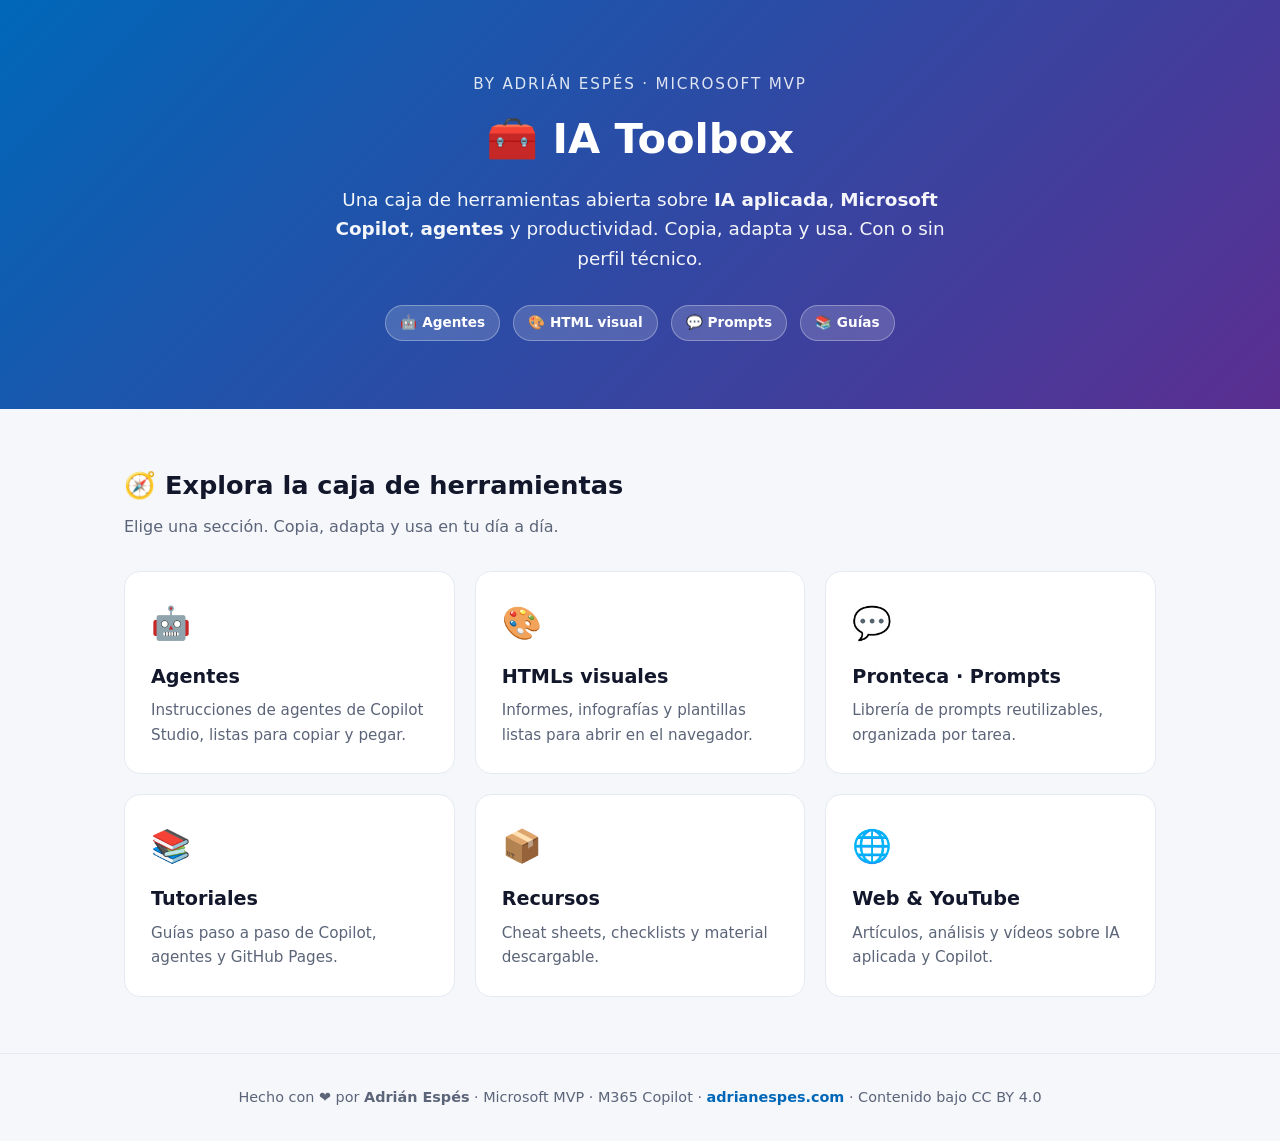
==== index.html @ 47f6bc7b "Estructura ia-toolboox" ====
<!DOCTYPE html>
<html lang="es">
<head>
  <meta charset="UTF-8">
  <meta name="viewport" content="width=device-width, initial-scale=1.0">
  <title>IA Toolbox · by Adrián Espés</title>
  <meta name="description" content="Caja de herramientas de IA: agentes, HTMLs visuales, prompts y guías reutilizables sobre Microsoft Copilot.">
  <style>
    :root{
      --azul:#0067b8; --violeta:#5b2e91; --tinta:#12172b;
      --gris:#5b6478; --fondo:#f5f7fb; --tarjeta:#ffffff; --borde:#e6e9f2;
    }
    @media (prefers-color-scheme: dark){
      :root{ --tinta:#eef1f8; --gris:#a9b2c7; --fondo:#0d1017; --tarjeta:#161b26; --borde:#252c3a; }
    }
    *{box-sizing:border-box;margin:0;padding:0}
    body{font-family:'Segoe UI',system-ui,-apple-system,sans-serif;background:var(--fondo);color:var(--tinta);line-height:1.6}
    .wrap{max-width:1080px;margin:0 auto;padding:0 24px}
    header.hero{background:linear-gradient(135deg,var(--azul),var(--violeta));color:#fff;padding:72px 0 64px;text-align:center}
    .hero .kicker{font-size:.95rem;letter-spacing:.12em;text-transform:uppercase;opacity:.85;margin-bottom:10px}
    .hero h1{font-size:2.6rem;font-weight:800;margin-bottom:12px}
    .hero p{font-size:1.15rem;opacity:.95;max-width:640px;margin:0 auto 28px}
    .tag{display:inline-block;background:rgba(255,255,255,.16);border:1px solid rgba(255,255,255,.3);
      color:#fff;padding:6px 14px;border-radius:999px;font-size:.85rem;margin:4px;font-weight:600}
    section{padding:56px 0}
    h2{font-size:1.6rem;margin-bottom:8px;font-weight:700}
    .sub{color:var(--gris);margin-bottom:32px}
    .grid{display:grid;grid-template-columns:repeat(auto-fit,minmax(260px,1fr));gap:20px}
    .card{background:var(--tarjeta);border:1px solid var(--borde);border-radius:16px;padding:26px;
      text-decoration:none;color:inherit;transition:.2s;display:block}
    .card:hover{transform:translateY(-4px);box-shadow:0 12px 30px rgba(0,0,0,.10);border-color:var(--azul)}
    .card .ico{font-size:2rem;margin-bottom:12px}
    .card h3{font-size:1.2rem;margin-bottom:6px}
    .card p{color:var(--gris);font-size:.95rem}
    footer{border-top:1px solid var(--borde);padding:32px 0;text-align:center;color:var(--gris);font-size:.9rem}
    footer a{color:var(--azul);text-decoration:none;font-weight:600}
  </style>
</head>
<body>
  <header class="hero">
    <div class="wrap">
      <div class="kicker">by Adrián Espés · Microsoft MVP</div>
      <h1>🧰 IA Toolbox</h1>
      <p>Una caja de herramientas abierta sobre <b>IA aplicada</b>, <b>Microsoft Copilot</b>, <b>agentes</b> y productividad. Copia, adapta y usa. Con o sin perfil técnico.</p>
      <span class="tag">🤖 Agentes</span>
      <span class="tag">🎨 HTML visual</span>
      <span class="tag">💬 Prompts</span>
      <span class="tag">📚 Guías</span>
    </div>
  </header>

  <section>
    <div class="wrap">
      <h2>🧭 Explora la caja de herramientas</h2>
      <p class="sub">Elige una sección. Copia, adapta y usa en tu día a día.</p>
      <div class="grid">
        <a class="card" href="agentes/">
          <div class="ico">🤖</div>
          <h3>Agentes</h3>
          <p>Instrucciones de agentes de Copilot Studio, listas para copiar y pegar.</p>
        </a>
        <a class="card" href="htmls/">
          <div class="ico">🎨</div>
          <h3>HTMLs visuales</h3>
          <p>Informes, infografías y plantillas listas para abrir en el navegador.</p>
        </a>
        <a class="card" href="prompts/">
          <div class="ico">💬</div>
          <h3>Pronteca · Prompts</h3>
          <p>Librería de prompts reutilizables, organizada por tarea.</p>
        </a>
        <a class="card" href="tutoriales/">
          <div class="ico">📚</div>
          <h3>Tutoriales</h3>
          <p>Guías paso a paso de Copilot, agentes y GitHub Pages.</p>
        </a>
        <a class="card" href="recursos/">
          <div class="ico">📦</div>
          <h3>Recursos</h3>
          <p>Cheat sheets, checklists y material descargable.</p>
        </a>
        <a class="card" href="https://adrianespes.com">
          <div class="ico">🌐</div>
          <h3>Web & YouTube</h3>
          <p>Artículos, análisis y vídeos sobre IA aplicada y Copilot.</p>
        </a>
      </div>
    </div>
  </section>

  <footer>
    <div class="wrap">
      Hecho con ❤️ por <b>Adrián Espés</b> · Microsoft MVP · M365 Copilot ·
      <a href="https://adrianespes.com">adrianespes.com</a> ·
      Contenido bajo CC BY 4.0
    </div>
  </footer>
</body>
</html>
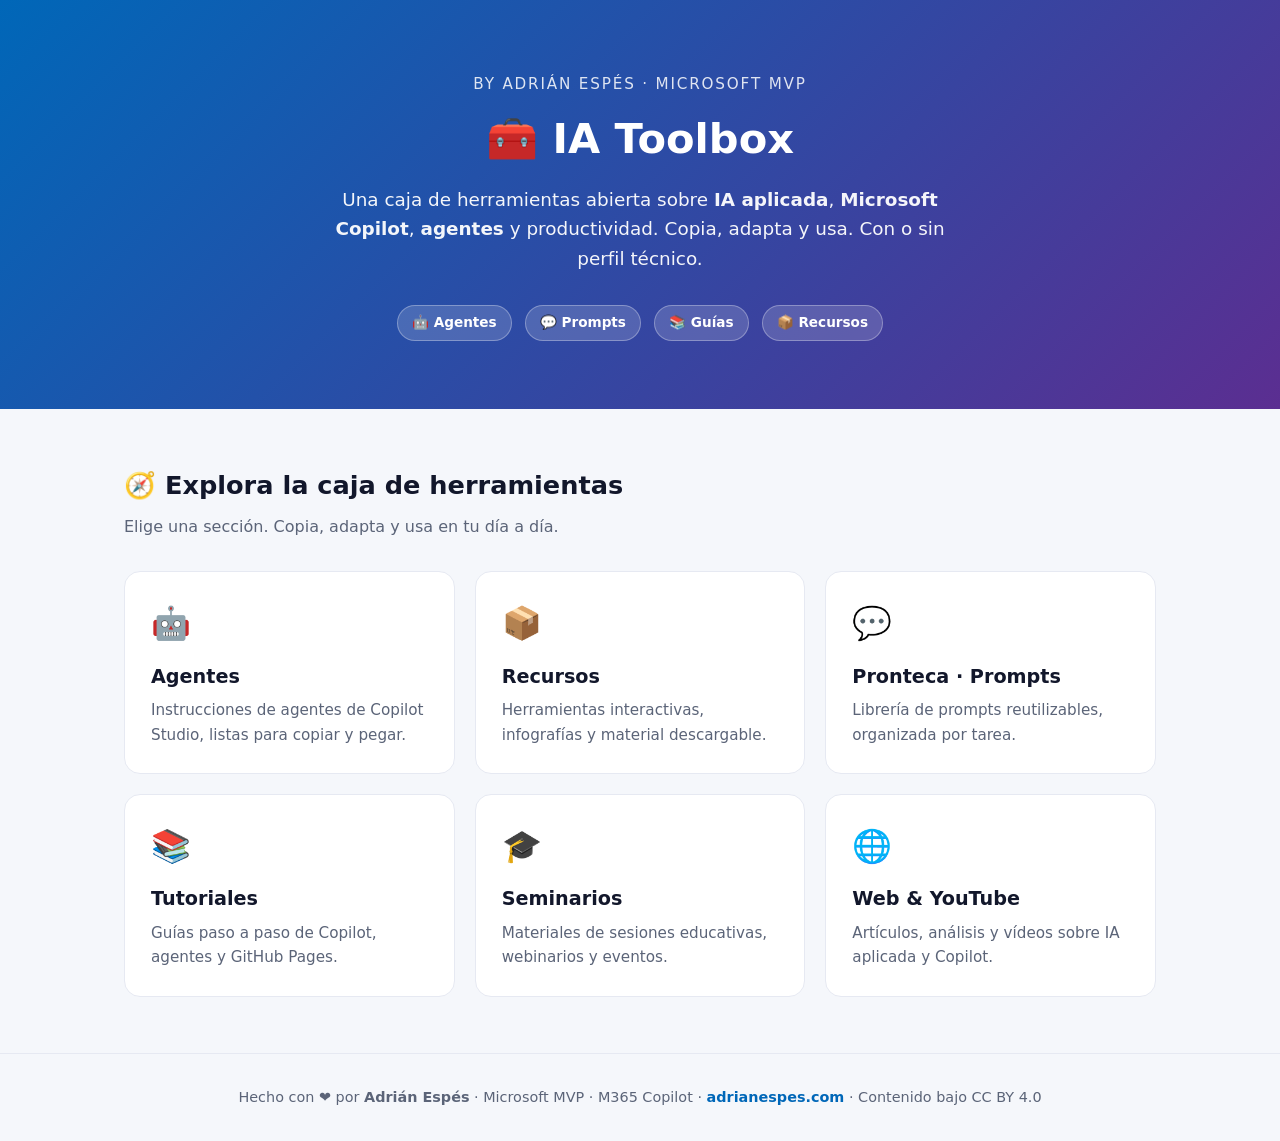
==== commit 85cc9b10: "Update index.html: replace htmls with recursos and add seminarios card" ====
--- a/index.html
+++ b/index.html
@@ -4,7 +4,7 @@
   <meta charset="UTF-8">
   <meta name="viewport" content="width=device-width, initial-scale=1.0">
   <title>IA Toolbox · by Adrián Espés</title>
-  <meta name="description" content="Caja de herramientas de IA: agentes, HTMLs visuales, prompts y guías reutilizables sobre Microsoft Copilot.">
+  <meta name="description" content="Caja de herramientas de IA: agentes, prompts, tutoriales y recursos reutilizables sobre Microsoft Copilot.">
   <style>
     :root{
       --azul:#0067b8; --violeta:#5b2e91; --tinta:#12172b;
@@ -43,9 +43,9 @@
       <h1>🧰 IA Toolbox</h1>
       <p>Una caja de herramientas abierta sobre <b>IA aplicada</b>, <b>Microsoft Copilot</b>, <b>agentes</b> y productividad. Copia, adapta y usa. Con o sin perfil técnico.</p>
       <span class="tag">🤖 Agentes</span>
-      <span class="tag">🎨 HTML visual</span>
       <span class="tag">💬 Prompts</span>
       <span class="tag">📚 Guías</span>
+      <span class="tag">📦 Recursos</span>
     </div>
   </header>
 
@@ -59,10 +59,10 @@
           <h3>Agentes</h3>
           <p>Instrucciones de agentes de Copilot Studio, listas para copiar y pegar.</p>
         </a>
-        <a class="card" href="htmls/">
-          <div class="ico">🎨</div>
-          <h3>HTMLs visuales</h3>
-          <p>Informes, infografías y plantillas listas para abrir en el navegador.</p>
+        <a class="card" href="recursos/">
+          <div class="ico">📦</div>
+          <h3>Recursos</h3>
+          <p>Herramientas interactivas, infografías y material descargable.</p>
         </a>
         <a class="card" href="prompts/">
           <div class="ico">💬</div>
@@ -74,10 +74,10 @@
           <h3>Tutoriales</h3>
           <p>Guías paso a paso de Copilot, agentes y GitHub Pages.</p>
         </a>
-        <a class="card" href="recursos/">
-          <div class="ico">📦</div>
-          <h3>Recursos</h3>
-          <p>Cheat sheets, checklists y material descargable.</p>
+        <a class="card" href="sessions/">
+          <div class="ico">🎓</div>
+          <h3>Seminarios</h3>
+          <p>Materiales de sesiones educativas, webinarios y eventos.</p>
         </a>
         <a class="card" href="https://adrianespes.com">
           <div class="ico">🌐</div>
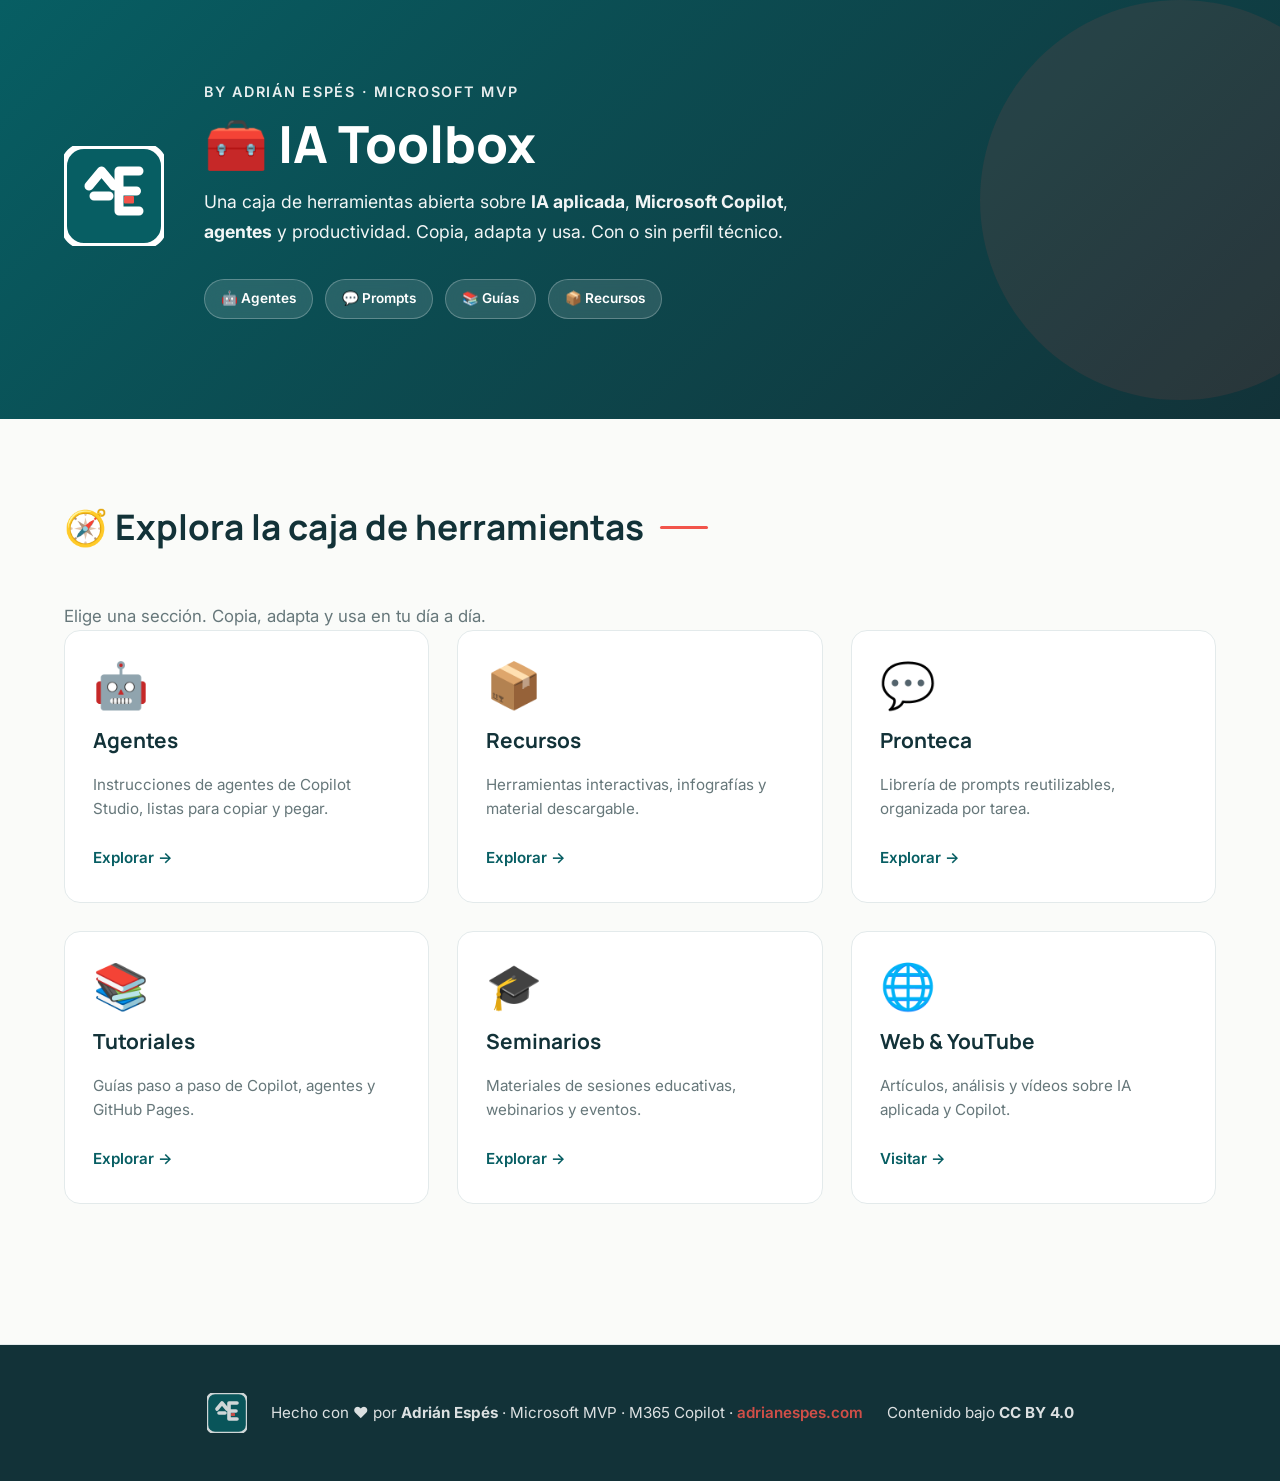
==== commit 04a46951: "Redesign index.html with Adrián Espés brand identity (AE colors, typography, logo)" ====
--- a/index.html
+++ b/index.html
@@ -5,95 +5,520 @@
   <meta name="viewport" content="width=device-width, initial-scale=1.0">
   <title>IA Toolbox · by Adrián Espés</title>
   <meta name="description" content="Caja de herramientas de IA: agentes, prompts, tutoriales y recursos reutilizables sobre Microsoft Copilot.">
+  <link href="https://fonts.googleapis.com/css2?family=Manrope:wght@600;700;800&family=Inter:wght@400;500;600&display=swap" rel="stylesheet">
   <style>
-    :root{
-      --azul:#0067b8; --violeta:#5b2e91; --tinta:#12172b;
-      --gris:#5b6478; --fondo:#f5f7fb; --tarjeta:#ffffff; --borde:#e6e9f2;
-    }
-    @media (prefers-color-scheme: dark){
-      :root{ --tinta:#eef1f8; --gris:#a9b2c7; --fondo:#0d1017; --tarjeta:#161b26; --borde:#252c3a; }
-    }
-    *{box-sizing:border-box;margin:0;padding:0}
-    body{font-family:'Segoe UI',system-ui,-apple-system,sans-serif;background:var(--fondo);color:var(--tinta);line-height:1.6}
-    .wrap{max-width:1080px;margin:0 auto;padding:0 24px}
-    header.hero{background:linear-gradient(135deg,var(--azul),var(--violeta));color:#fff;padding:72px 0 64px;text-align:center}
-    .hero .kicker{font-size:.95rem;letter-spacing:.12em;text-transform:uppercase;opacity:.85;margin-bottom:10px}
-    .hero h1{font-size:2.6rem;font-weight:800;margin-bottom:12px}
-    .hero p{font-size:1.15rem;opacity:.95;max-width:640px;margin:0 auto 28px}
-    .tag{display:inline-block;background:rgba(255,255,255,.16);border:1px solid rgba(255,255,255,.3);
-      color:#fff;padding:6px 14px;border-radius:999px;font-size:.85rem;margin:4px;font-weight:600}
-    section{padding:56px 0}
-    h2{font-size:1.6rem;margin-bottom:8px;font-weight:700}
-    .sub{color:var(--gris);margin-bottom:32px}
-    .grid{display:grid;grid-template-columns:repeat(auto-fit,minmax(260px,1fr));gap:20px}
-    .card{background:var(--tarjeta);border:1px solid var(--borde);border-radius:16px;padding:26px;
-      text-decoration:none;color:inherit;transition:.2s;display:block}
-    .card:hover{transform:translateY(-4px);box-shadow:0 12px 30px rgba(0,0,0,.10);border-color:var(--azul)}
-    .card .ico{font-size:2rem;margin-bottom:12px}
-    .card h3{font-size:1.2rem;margin-bottom:6px}
-    .card p{color:var(--gris);font-size:.95rem}
-    footer{border-top:1px solid var(--borde);padding:32px 0;text-align:center;color:var(--gris);font-size:.9rem}
-    footer a{color:var(--azul);text-decoration:none;font-weight:600}
+    /* 🎨 TOKENS DE MARCA ADRIÁN ESPÉS */
+    :root {
+      --ae-primary: #075E63;
+      --ae-accent: #F2544B;
+      --ae-dark: #123238;
+      --ae-text: #263238;
+      --ae-muted: #66777A;
+      --ae-border: #E3EAEB;
+      --ae-bg: #FAFBF9;
+      --ae-surface: #FFFFFF;
+      --ae-radius-s: 6px;
+      --ae-radius-m: 12px;
+      --ae-radius-l: 16px;
+      --ae-shadow-soft: 0 8px 24px rgba(18, 50, 56, 0.08);
+      --ae-shadow-hover: 0 12px 32px rgba(18, 50, 56, 0.12);
+      --ae-font-title: 'Manrope', system-ui, -apple-system, sans-serif;
+      --ae-font-body: 'Inter', system-ui, -apple-system, sans-serif;
+    }
+
+    @media (prefers-color-scheme: dark) {
+      :root {
+        --ae-text: #EEF1F8;
+        --ae-muted: #A9B2C7;
+        --ae-bg: #0D1017;
+        --ae-surface: #161B26;
+        --ae-border: #252C3A;
+      }
+    }
+
+    /* RESET Y BASE */
+    * {
+      box-sizing: border-box;
+      margin: 0;
+      padding: 0;
+    }
+
+    body {
+      font-family: var(--ae-font-body);
+      background: var(--ae-bg);
+      color: var(--ae-text);
+      line-height: 1.6;
+      font-size: 16px;
+    }
+
+    html {
+      scroll-behavior: smooth;
+    }
+
+    a {
+      color: var(--ae-primary);
+      text-decoration: none;
+      transition: color 0.2s ease;
+    }
+
+    a:hover {
+      color: var(--ae-accent);
+    }
+
+    /* CONTENEDOR */
+    .wrap {
+      max-width: 1200px;
+      margin: 0 auto;
+      padding: 0 24px;
+    }
+
+    /* ═══════════════════════════════════════════════════════════ */
+    /* HEADER / HERO */
+    /* ═══════════════════════════════════════════════════════════ */
+
+    header.hero {
+      background: linear-gradient(135deg, var(--ae-primary) 0%, var(--ae-dark) 100%);
+      color: var(--ae-surface);
+      padding: 80px 0 100px;
+      position: relative;
+      overflow: hidden;
+    }
+
+    header.hero::before {
+      content: '';
+      position: absolute;
+      top: 0;
+      right: -100px;
+      width: 400px;
+      height: 400px;
+      background: rgba(242, 84, 75, 0.1);
+      border-radius: 50%;
+      pointer-events: none;
+    }
+
+    .hero-content {
+      position: relative;
+      z-index: 1;
+      display: flex;
+      align-items: center;
+      gap: 40px;
+      flex-wrap: wrap;
+    }
+
+    .hero-logo {
+      flex: 0 0 auto;
+    }
+
+    .hero-logo img {
+      width: 100px;
+      height: auto;
+      filter: drop-shadow(0 4px 12px rgba(0, 0, 0, 0.2));
+    }
+
+    .hero-text {
+      flex: 1;
+      min-width: 300px;
+    }
+
+    .hero .kicker {
+      font-size: 0.9rem;
+      letter-spacing: 0.12em;
+      text-transform: uppercase;
+      opacity: 0.9;
+      margin-bottom: 12px;
+      font-weight: 600;
+      font-family: var(--ae-font-body);
+    }
+
+    .hero h1 {
+      font-size: clamp(2.2rem, 5vw, 3.2rem);
+      font-weight: 800;
+      font-family: var(--ae-font-title);
+      margin-bottom: 16px;
+      line-height: 1.1;
+    }
+
+    .hero p {
+      font-size: 1.1rem;
+      opacity: 0.95;
+      margin-bottom: 32px;
+      max-width: 600px;
+      line-height: 1.7;
+    }
+
+    .hero-tags {
+      display: flex;
+      flex-wrap: wrap;
+      gap: 12px;
+    }
+
+    .tag {
+      display: inline-block;
+      background: rgba(255, 255, 255, 0.12);
+      border: 1px solid rgba(255, 255, 255, 0.25);
+      color: var(--ae-surface);
+      padding: 8px 16px;
+      border-radius: 999px;
+      font-size: 0.85rem;
+      font-weight: 600;
+      font-family: var(--ae-font-body);
+      backdrop-filter: blur(10px);
+      transition: all 0.2s ease;
+    }
+
+    .tag:hover {
+      background: rgba(255, 255, 255, 0.18);
+      border-color: rgba(255, 255, 255, 0.35);
+      transform: translateY(-2px);
+    }
+
+    /* ═══════════════════════════════════════════════════════════ */
+    /* SECCIONES */
+    /* ═══════════════════════════════════════════════════════════ */
+
+    section {
+      padding: 80px 0;
+    }
+
+    section h2 {
+      font-size: clamp(1.8rem, 3vw, 2.2rem);
+      font-weight: 700;
+      font-family: var(--ae-font-title);
+      margin-bottom: 12px;
+      color: var(--ae-dark);
+    }
+
+    .section-intro {
+      display: flex;
+      align-items: baseline;
+      gap: 16px;
+      margin-bottom: 48px;
+    }
+
+    .section-intro h2 {
+      margin-bottom: 0;
+    }
+
+    .section-divider {
+      width: 48px;
+      height: 3px;
+      background: var(--ae-accent);
+      border-radius: 999px;
+      flex-shrink: 0;
+      align-self: center;
+    }
+
+    .section-sub {
+      color: var(--ae-muted);
+      font-size: 1.05rem;
+      margin-bottom: 0;
+    }
+
+    /* ═══════════════════════════════════════════════════════════ */
+    /* GRID DE CARDS */
+    /* ═══════════════════════════════════════════════════════════ */
+
+    .grid {
+      display: grid;
+      grid-template-columns: repeat(auto-fit, minmax(320px, 1fr));
+      gap: 28px;
+      margin-top: 0;
+    }
+
+    .card {
+      background: var(--ae-surface);
+      border: 1px solid var(--ae-border);
+      border-radius: var(--ae-radius-l);
+      padding: 32px 28px;
+      text-decoration: none;
+      color: inherit;
+      transition: all 0.3s cubic-bezier(0.4, 0, 0.2, 1);
+      display: flex;
+      flex-direction: column;
+      gap: 16px;
+      position: relative;
+      overflow: hidden;
+    }
+
+    .card::before {
+      content: '';
+      position: absolute;
+      top: 0;
+      left: 0;
+      right: 0;
+      height: 3px;
+      background: var(--ae-primary);
+      transform: translateX(-100%);
+      transition: transform 0.3s ease;
+    }
+
+    .card:hover {
+      transform: translateY(-6px);
+      box-shadow: var(--ae-shadow-hover);
+      border-color: var(--ae-primary);
+    }
+
+    .card:hover::before {
+      transform: translateX(0);
+    }
+
+    .card .icon {
+      font-size: 2.8rem;
+      line-height: 1;
+    }
+
+    .card h3 {
+      font-size: 1.3rem;
+      font-weight: 700;
+      font-family: var(--ae-font-title);
+      color: var(--ae-dark);
+      margin: 0;
+    }
+
+    .card p {
+      color: var(--ae-muted);
+      font-size: 0.95rem;
+      line-height: 1.6;
+      margin: 0;
+      flex-grow: 1;
+    }
+
+    .card-cta {
+      display: inline-flex;
+      align-items: center;
+      gap: 8px;
+      color: var(--ae-primary);
+      font-weight: 600;
+      font-size: 0.95rem;
+      margin-top: 8px;
+      transition: gap 0.2s ease;
+    }
+
+    .card:hover .card-cta {
+      gap: 12px;
+    }
+
+    /* ═══════════════════════════════════════════════════════════ */
+    /* FOOTER */
+    /* ═══════════════════════════════════════════════════════════ */
+
+    footer {
+      background: var(--ae-dark);
+      color: var(--ae-surface);
+      padding: 48px 0;
+      margin-top: 60px;
+      border-top: 1px solid var(--ae-border);
+      text-align: center;
+    }
+
+    footer .wrap {
+      display: flex;
+      align-items: center;
+      justify-content: center;
+      gap: 24px;
+      flex-wrap: wrap;
+    }
+
+    .footer-logo {
+      width: 40px;
+      height: auto;
+      opacity: 0.8;
+      transition: opacity 0.2s ease;
+    }
+
+    footer a {
+      color: var(--ae-accent);
+      font-weight: 600;
+    }
+
+    footer a:hover {
+      text-decoration: underline;
+    }
+
+    .footer-text {
+      font-size: 0.95rem;
+      opacity: 0.85;
+    }
+
+    /* ═══════════════════════════════════════════════════════════ */
+    /* RESPONSIVE */
+    /* ═══════════════════════════════════════════════════════════ */
+
+    @media (max-width: 768px) {
+      header.hero {
+        padding: 60px 0 80px;
+      }
+
+      .hero-content {
+        flex-direction: column;
+        text-align: center;
+      }
+
+      .hero-logo {
+        width: 100%;
+        display: flex;
+        justify-content: center;
+      }
+
+      .hero-logo img {
+        width: 80px;
+      }
+
+      .hero-tags {
+        justify-content: center;
+      }
+
+      section {
+        padding: 60px 0;
+      }
+
+      .grid {
+        grid-template-columns: 1fr;
+        gap: 20px;
+      }
+
+      .card {
+        padding: 24px 20px;
+      }
+
+      footer .wrap {
+        flex-direction: column;
+        gap: 16px;
+      }
+    }
+
+    /* MODO OSCURO - AJUSTES */
+    @media (prefers-color-scheme: dark) {
+      section h2 {
+        color: var(--ae-surface);
+      }
+
+      .card h3 {
+        color: var(--ae-surface);
+      }
+    }
   </style>
 </head>
 <body>
+
+  <!-- ═══════════════════════════════════════════════════════════ -->
+  <!-- HEADER / HERO -->
+  <!-- ═══════════════════════════════════════════════════════════ -->
+
   <header class="hero">
     <div class="wrap">
-      <div class="kicker">by Adrián Espés · Microsoft MVP</div>
-      <h1>🧰 IA Toolbox</h1>
-      <p>Una caja de herramientas abierta sobre <b>IA aplicada</b>, <b>Microsoft Copilot</b>, <b>agentes</b> y productividad. Copia, adapta y usa. Con o sin perfil técnico.</p>
-      <span class="tag">🤖 Agentes</span>
-      <span class="tag">💬 Prompts</span>
-      <span class="tag">📚 Guías</span>
-      <span class="tag">📦 Recursos</span>
+      <div class="hero-content">
+        <div class="hero-logo">
+          <svg viewBox="0 0 200 200" width="100" xmlns="http://www.w3.org/2000/svg">
+            <rect width="200" height="200" rx="40" fill="#075E63"/>
+            <rect width="200" height="200" rx="40" fill="none" stroke="#FFFFFF" stroke-width="12"/>
+            <!-- Letra A -->
+            <path d="M 50 80 L 75 50 L 100 80 M 60 100 L 90 100" stroke="#FFFFFF" stroke-width="18" fill="none" stroke-linecap="round" stroke-linejoin="round"/>
+            <!-- Letra E -->
+            <path d="M 110 50 L 110 130 M 110 50 L 150 50 M 110 90 L 145 90 M 110 130 L 150 130" stroke="#FFFFFF" stroke-width="18" fill="none" stroke-linecap="round" stroke-linejoin="round"/>
+            <!-- Acento coral -->
+            <rect x="120" y="100" width="20" height="15" fill="#F2544B" rx="2"/>
+          </svg>
+        </div>
+        <div class="hero-text">
+          <div class="kicker">by Adrián Espés · Microsoft MVP</div>
+          <h1>🧰 IA Toolbox</h1>
+          <p>Una caja de herramientas abierta sobre <strong>IA aplicada</strong>, <strong>Microsoft Copilot</strong>, <strong>agentes</strong> y productividad. Copia, adapta y usa. Con o sin perfil técnico.</p>
+          <div class="hero-tags">
+            <span class="tag">🤖 Agentes</span>
+            <span class="tag">💬 Prompts</span>
+            <span class="tag">📚 Guías</span>
+            <span class="tag">📦 Recursos</span>
+          </div>
+        </div>
+      </div>
     </div>
   </header>
 
+  <!-- ═══════════════════════════════════════════════════════════ -->
+  <!-- SECCIÓN PRINCIPAL -->
+  <!-- ═══════════════════════════════════════════════════════════ -->
+
   <section>
     <div class="wrap">
-      <h2>🧭 Explora la caja de herramientas</h2>
-      <p class="sub">Elige una sección. Copia, adapta y usa en tu día a día.</p>
+      <div class="section-intro">
+        <h2>🧭 Explora la caja de herramientas</h2>
+        <div class="section-divider"></div>
+      </div>
+      <p class="section-sub">Elige una sección. Copia, adapta y usa en tu día a día.</p>
+
       <div class="grid">
-        <a class="card" href="agentes/">
-          <div class="ico">🤖</div>
+        <!-- AGENTES -->
+        <a href="agentes/" class="card">
+          <div class="icon">🤖</div>
           <h3>Agentes</h3>
           <p>Instrucciones de agentes de Copilot Studio, listas para copiar y pegar.</p>
+          <span class="card-cta">Explorar →</span>
         </a>
-        <a class="card" href="recursos/">
-          <div class="ico">📦</div>
+
+        <!-- RECURSOS -->
+        <a href="recursos/" class="card">
+          <div class="icon">📦</div>
           <h3>Recursos</h3>
           <p>Herramientas interactivas, infografías y material descargable.</p>
+          <span class="card-cta">Explorar →</span>
         </a>
-        <a class="card" href="prompts/">
-          <div class="ico">💬</div>
-          <h3>Pronteca · Prompts</h3>
+
+        <!-- PROMPTS -->
+        <a href="prompts/" class="card">
+          <div class="icon">💬</div>
+          <h3>Pronteca</h3>
           <p>Librería de prompts reutilizables, organizada por tarea.</p>
+          <span class="card-cta">Explorar →</span>
         </a>
-        <a class="card" href="tutoriales/">
-          <div class="ico">📚</div>
+
+        <!-- TUTORIALES -->
+        <a href="tutoriales/" class="card">
+          <div class="icon">📚</div>
           <h3>Tutoriales</h3>
           <p>Guías paso a paso de Copilot, agentes y GitHub Pages.</p>
+          <span class="card-cta">Explorar →</span>
         </a>
-        <a class="card" href="sessions/">
-          <div class="ico">🎓</div>
+
+        <!-- SEMINARIOS -->
+        <a href="sessions/" class="card">
+          <div class="icon">🎓</div>
           <h3>Seminarios</h3>
           <p>Materiales de sesiones educativas, webinarios y eventos.</p>
+          <span class="card-cta">Explorar →</span>
         </a>
-        <a class="card" href="https://adrianespes.com">
-          <div class="ico">🌐</div>
+
+        <!-- WEB & YOUTUBE -->
+        <a href="https://adrianespes.com" class="card">
+          <div class="icon">🌐</div>
           <h3>Web & YouTube</h3>
           <p>Artículos, análisis y vídeos sobre IA aplicada y Copilot.</p>
+          <span class="card-cta">Visitar →</span>
         </a>
       </div>
     </div>
   </section>
 
+  <!-- ═══════════════════════════════════════════════════════════ -->
+  <!-- FOOTER -->
+  <!-- ═══════════════════════════════════════════════════════════ -->
+
   <footer>
     <div class="wrap">
-      Hecho con ❤️ por <b>Adrián Espés</b> · Microsoft MVP · M365 Copilot ·
-      <a href="https://adrianespes.com">adrianespes.com</a> ·
-      Contenido bajo CC BY 4.0
+      <svg class="footer-logo" viewBox="0 0 200 200" xmlns="http://www.w3.org/2000/svg">
+        <rect width="200" height="200" rx="40" fill="#075E63"/>
+        <rect width="200" height="200" rx="40" fill="none" stroke="#FFFFFF" stroke-width="12"/>
+        <path d="M 50 80 L 75 50 L 100 80 M 60 100 L 90 100" stroke="#FFFFFF" stroke-width="18" fill="none" stroke-linecap="round" stroke-linejoin="round"/>
+        <path d="M 110 50 L 110 130 M 110 50 L 150 50 M 110 90 L 145 90 M 110 130 L 150 130" stroke="#FFFFFF" stroke-width="18" fill="none" stroke-linecap="round" stroke-linejoin="round"/>
+        <rect x="120" y="100" width="20" height="15" fill="#F2544B" rx="2"/>
+      </svg>
+      <div class="footer-text">
+        Hecho con ❤️ por <strong>Adrián Espés</strong> · Microsoft MVP · M365 Copilot ·
+        <a href="https://adrianespes.com">adrianespes.com</a>
+      </div>
+      <div class="footer-text">Contenido bajo <strong>CC BY 4.0</strong></div>
     </div>
   </footer>
+
 </body>
 </html>
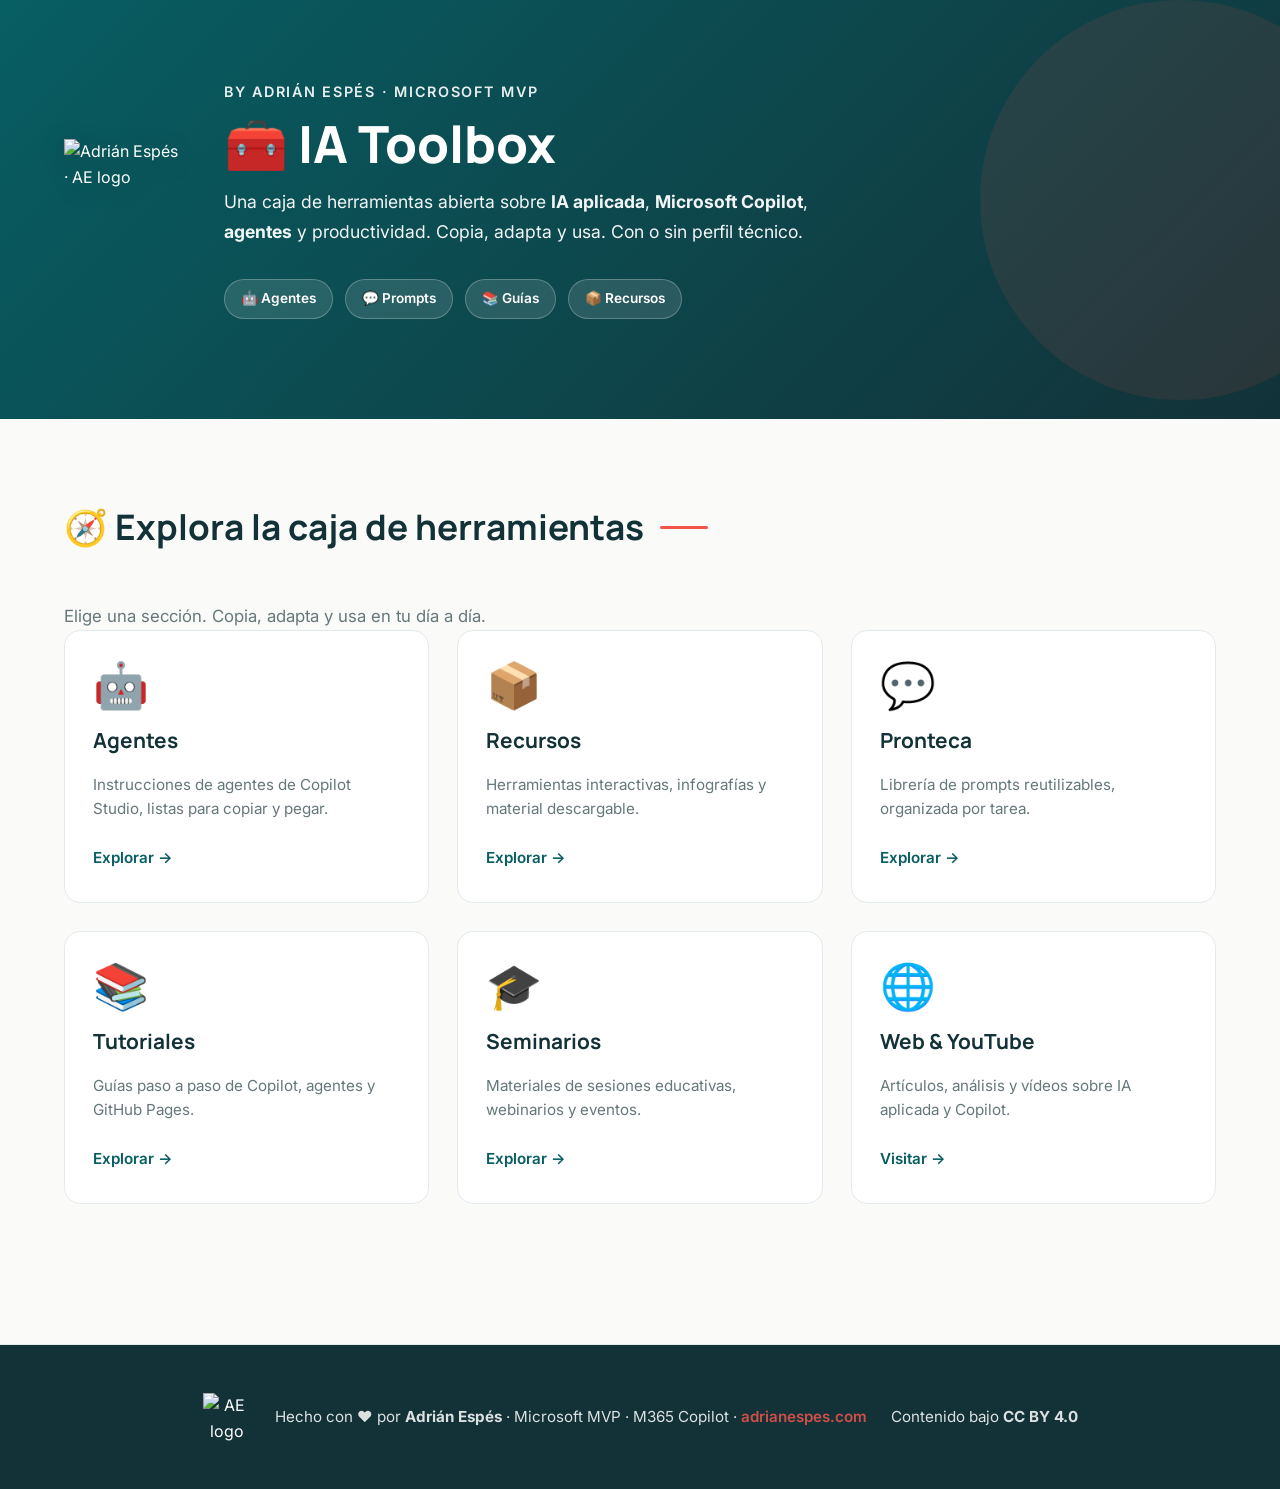
==== commit d5939aaf: "Update index.html with proper AE logo image and improved responsive sizing" ====
--- a/index.html
+++ b/index.html
@@ -107,12 +107,16 @@
 
     .hero-logo {
       flex: 0 0 auto;
+      display: flex;
+      align-items: center;
+      justify-content: center;
     }
 
     .hero-logo img {
-      width: 100px;
+      width: clamp(80px, 12vw, 120px);
       height: auto;
       filter: drop-shadow(0 4px 12px rgba(0, 0, 0, 0.2));
+      object-fit: contain;
     }
 
     .hero-text {
@@ -193,6 +197,7 @@
       align-items: baseline;
       gap: 16px;
       margin-bottom: 48px;
+      flex-wrap: wrap;
     }
 
     .section-intro h2 {
@@ -320,10 +325,14 @@
     }
 
     .footer-logo {
-      width: 40px;
+      width: clamp(32px, 6vw, 48px);
       height: auto;
-      opacity: 0.8;
-      transition: opacity 0.2s ease;
+      transition: transform 0.2s ease;
+      object-fit: contain;
+    }
+
+    footer:hover .footer-logo {
+      transform: scale(1.05);
     }
 
     footer a {
@@ -356,12 +365,6 @@
 
       .hero-logo {
         width: 100%;
-        display: flex;
-        justify-content: center;
-      }
-
-      .hero-logo img {
-        width: 80px;
       }
 
       .hero-tags {
@@ -370,6 +373,10 @@
 
       section {
         padding: 60px 0;
+      }
+
+      .section-intro {
+        justify-content: center;
       }
 
       .grid {
@@ -409,16 +416,7 @@
     <div class="wrap">
       <div class="hero-content">
         <div class="hero-logo">
-          <svg viewBox="0 0 200 200" width="100" xmlns="http://www.w3.org/2000/svg">
-            <rect width="200" height="200" rx="40" fill="#075E63"/>
-            <rect width="200" height="200" rx="40" fill="none" stroke="#FFFFFF" stroke-width="12"/>
-            <!-- Letra A -->
-            <path d="M 50 80 L 75 50 L 100 80 M 60 100 L 90 100" stroke="#FFFFFF" stroke-width="18" fill="none" stroke-linecap="round" stroke-linejoin="round"/>
-            <!-- Letra E -->
-            <path d="M 110 50 L 110 130 M 110 50 L 150 50 M 110 90 L 145 90 M 110 130 L 150 130" stroke="#FFFFFF" stroke-width="18" fill="none" stroke-linecap="round" stroke-linejoin="round"/>
-            <!-- Acento coral -->
-            <rect x="120" y="100" width="20" height="15" fill="#F2544B" rx="2"/>
-          </svg>
+          <img src="assets/img/logo-ae-isotipo.png" alt="Adrián Espés · AE logo" width="120" height="120">
         </div>
         <div class="hero-text">
           <div class="kicker">by Adrián Espés · Microsoft MVP</div>
@@ -505,13 +503,7 @@
 
   <footer>
     <div class="wrap">
-      <svg class="footer-logo" viewBox="0 0 200 200" xmlns="http://www.w3.org/2000/svg">
-        <rect width="200" height="200" rx="40" fill="#075E63"/>
-        <rect width="200" height="200" rx="40" fill="none" stroke="#FFFFFF" stroke-width="12"/>
-        <path d="M 50 80 L 75 50 L 100 80 M 60 100 L 90 100" stroke="#FFFFFF" stroke-width="18" fill="none" stroke-linecap="round" stroke-linejoin="round"/>
-        <path d="M 110 50 L 110 130 M 110 50 L 150 50 M 110 90 L 145 90 M 110 130 L 150 130" stroke="#FFFFFF" stroke-width="18" fill="none" stroke-linecap="round" stroke-linejoin="round"/>
-        <rect x="120" y="100" width="20" height="15" fill="#F2544B" rx="2"/>
-      </svg>
+      <img src="assets/img/logo-ae-isotipo.png" alt="AE logo" class="footer-logo" width="48" height="48">
       <div class="footer-text">
         Hecho con ❤️ por <strong>Adrián Espés</strong> · Microsoft MVP · M365 Copilot ·
         <a href="https://adrianespes.com">adrianespes.com</a>
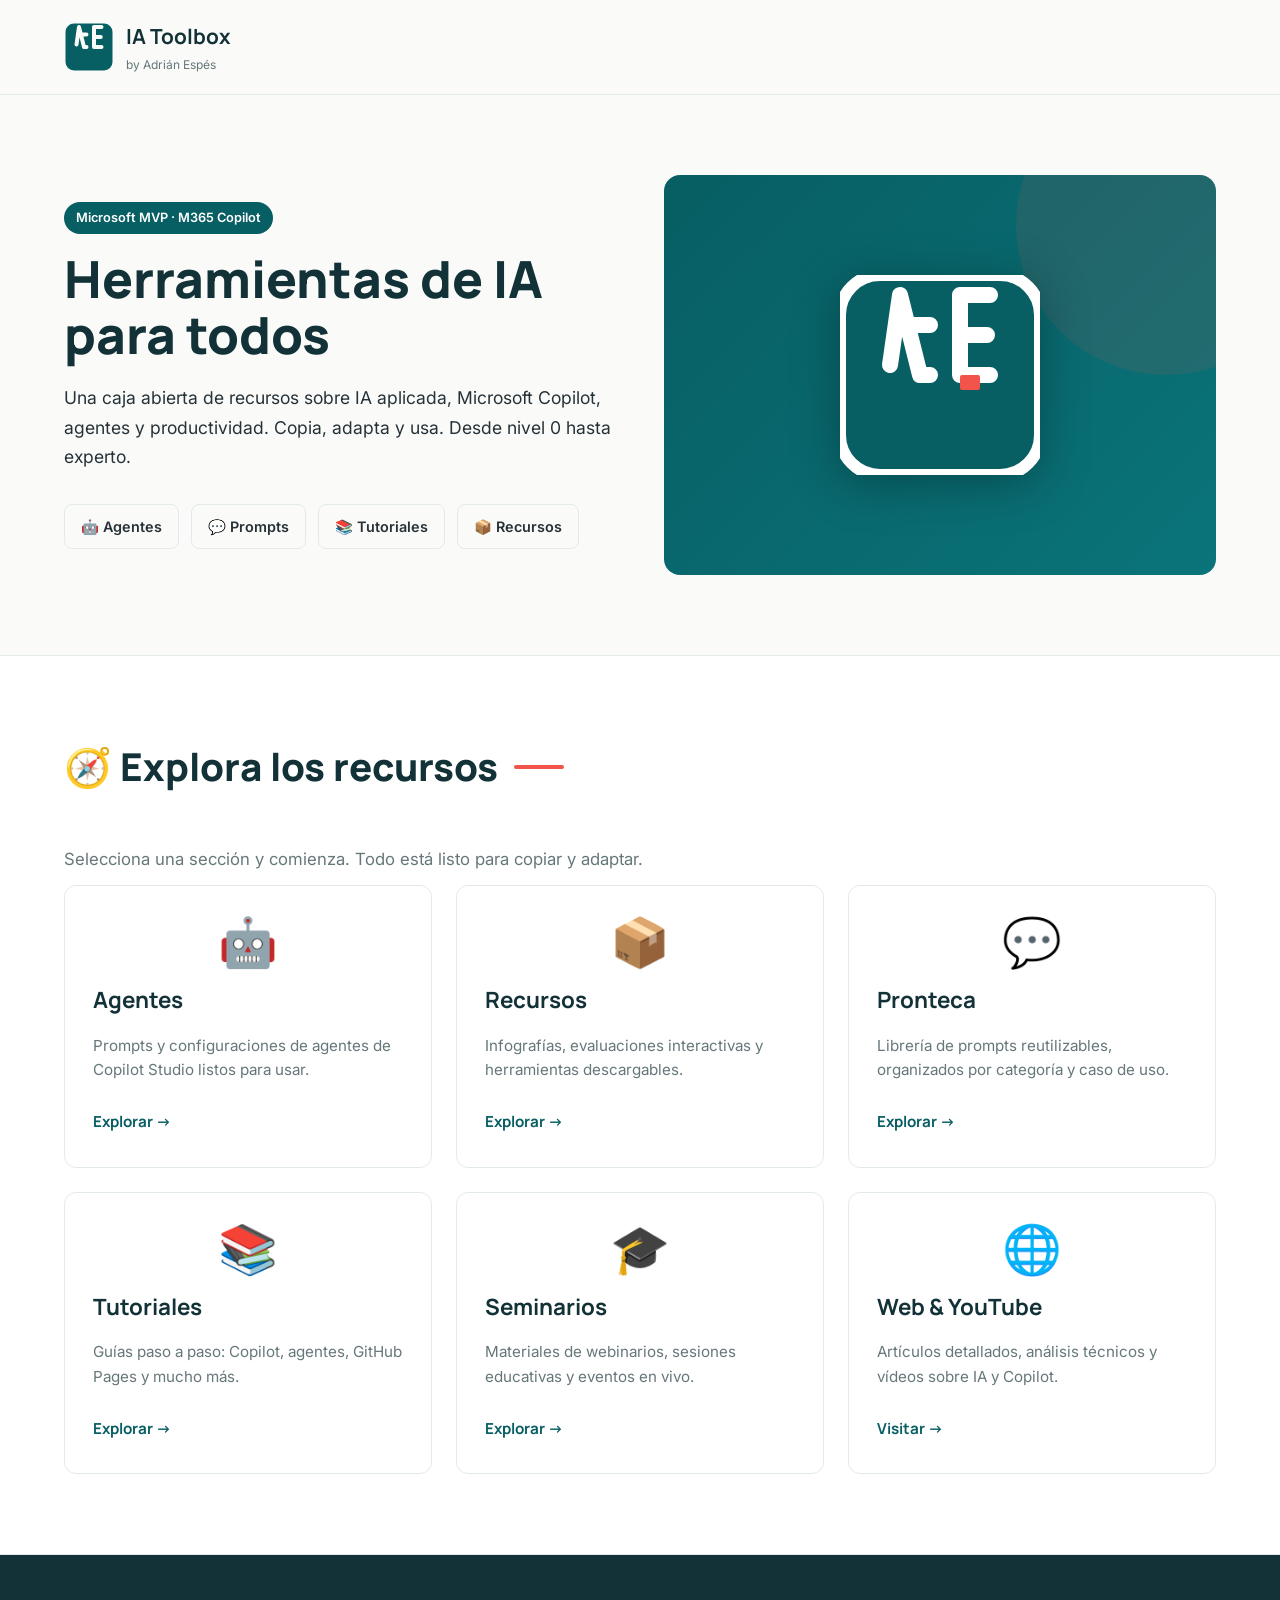
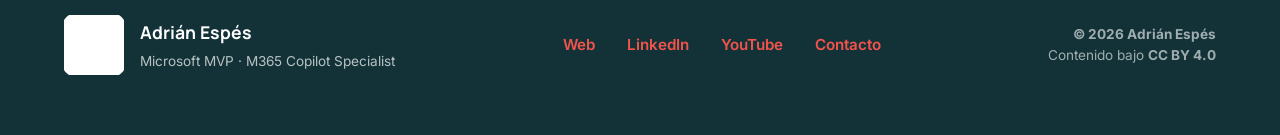
==== commit e53c5377: "Redesign index.html with proper color contrast, light backgrounds, and embedded logo SVG" ====
--- a/index.html
+++ b/index.html
@@ -17,30 +17,19 @@
       --ae-border: #E3EAEB;
       --ae-bg: #FAFBF9;
       --ae-surface: #FFFFFF;
-      --ae-radius-s: 6px;
-      --ae-radius-m: 12px;
-      --ae-radius-l: 16px;
-      --ae-shadow-soft: 0 8px 24px rgba(18, 50, 56, 0.08);
-      --ae-shadow-hover: 0 12px 32px rgba(18, 50, 56, 0.12);
+      --ae-white: #FFFFFF;
       --ae-font-title: 'Manrope', system-ui, -apple-system, sans-serif;
       --ae-font-body: 'Inter', system-ui, -apple-system, sans-serif;
     }
 
-    @media (prefers-color-scheme: dark) {
-      :root {
-        --ae-text: #EEF1F8;
-        --ae-muted: #A9B2C7;
-        --ae-bg: #0D1017;
-        --ae-surface: #161B26;
-        --ae-border: #252C3A;
-      }
-    }
-
-    /* RESET Y BASE */
     * {
       box-sizing: border-box;
       margin: 0;
       padding: 0;
+    }
+
+    html {
+      scroll-behavior: smooth;
     }
 
     body {
@@ -51,10 +40,6 @@
       font-size: 16px;
     }
 
-    html {
-      scroll-behavior: smooth;
-    }
-
     a {
       color: var(--ae-primary);
       text-decoration: none;
@@ -65,7 +50,6 @@
       color: var(--ae-accent);
     }
 
-    /* CONTENEDOR */
     .wrap {
       max-width: 1200px;
       margin: 0 auto;
@@ -73,150 +57,192 @@
     }
 
     /* ═══════════════════════════════════════════════════════════ */
-    /* HEADER / HERO */
-    /* ═══════════════════════════════════════════════════════════ */
-
-    header.hero {
-      background: linear-gradient(135deg, var(--ae-primary) 0%, var(--ae-dark) 100%);
-      color: var(--ae-surface);
-      padding: 80px 0 100px;
+    /* HEADER */
+    /* ═══════════════════════════════════════════════════════════ */
+
+    header {
+      background: var(--ae-bg);
+      border-bottom: 1px solid var(--ae-border);
+      padding: 20px 0;
+      position: sticky;
+      top: 0;
+      z-index: 100;
+    }
+
+    .header-wrap {
+      display: flex;
+      align-items: center;
+      justify-content: space-between;
+    }
+
+    .logo-section {
+      display: flex;
+      align-items: center;
+      gap: 12px;
+    }
+
+    .logo-img {
+      width: 50px;
+      height: 50px;
+      object-fit: contain;
+    }
+
+    .logo-text h1 {
+      font-size: 1.3rem;
+      font-weight: 700;
+      font-family: var(--ae-font-title);
+      color: var(--ae-dark);
+      margin: 0;
+    }
+
+    .logo-text p {
+      font-size: 0.75rem;
+      color: var(--ae-muted);
+      margin: 2px 0 0;
+    }
+
+    /* ═══════════════════════════════════════════════════════════ */
+    /* HERO */
+    /* ═══════════════════════════════════════════════════════════ */
+
+    .hero {
+      background: var(--ae-surface);
+      padding: 80px 0;
+      border-bottom: 1px solid var(--ae-border);
+    }
+
+    .hero-wrap {
+      display: grid;
+      grid-template-columns: 1fr 1fr;
+      gap: 48px;
+      align-items: center;
+    }
+
+    .hero-content h2 {
+      font-size: clamp(2rem, 5vw, 3.2rem);
+      font-weight: 800;
+      font-family: var(--ae-font-title);
+      color: var(--ae-dark);
+      line-height: 1.1;
+      margin-bottom: 20px;
+    }
+
+    .hero-content p {
+      font-size: 1.1rem;
+      color: var(--ae-text);
+      line-height: 1.7;
+      margin-bottom: 32px;
+      max-width: 550px;
+    }
+
+    .hero-badge {
+      display: inline-block;
+      background: var(--ae-primary);
+      color: var(--ae-white);
+      padding: 6px 12px;
+      border-radius: 20px;
+      font-size: 0.8rem;
+      font-weight: 600;
+      margin-bottom: 16px;
+      font-family: var(--ae-font-body);
+    }
+
+    .hero-tags {
+      display: flex;
+      flex-wrap: wrap;
+      gap: 12px;
+    }
+
+    .tag {
+      background: var(--ae-bg);
+      border: 1px solid var(--ae-border);
+      color: var(--ae-text);
+      padding: 10px 16px;
+      border-radius: 8px;
+      font-size: 0.9rem;
+      font-weight: 600;
+      font-family: var(--ae-font-body);
+      transition: all 0.2s ease;
+    }
+
+    .tag:hover {
+      border-color: var(--ae-primary);
+      color: var(--ae-primary);
+      background: var(--ae-bg);
+    }
+
+    .hero-visual {
+      display: flex;
+      align-items: center;
+      justify-content: center;
+      background: linear-gradient(135deg, var(--ae-primary) 0%, #0A747A 100%);
+      border-radius: 16px;
+      padding: 40px;
+      min-height: 400px;
       position: relative;
       overflow: hidden;
     }
 
-    header.hero::before {
+    .hero-visual::before {
       content: '';
       position: absolute;
-      top: 0;
-      right: -100px;
-      width: 400px;
-      height: 400px;
+      width: 300px;
+      height: 300px;
       background: rgba(242, 84, 75, 0.1);
       border-radius: 50%;
-      pointer-events: none;
-    }
-
-    .hero-content {
+      top: -100px;
+      right: -100px;
+    }
+
+    .hero-logo-large {
+      width: 200px;
+      height: 200px;
       position: relative;
       z-index: 1;
-      display: flex;
-      align-items: center;
-      gap: 40px;
-      flex-wrap: wrap;
-    }
-
-    .hero-logo {
-      flex: 0 0 auto;
-      display: flex;
-      align-items: center;
-      justify-content: center;
-    }
-
-    .hero-logo img {
-      width: clamp(80px, 12vw, 120px);
-      height: auto;
-      filter: drop-shadow(0 4px 12px rgba(0, 0, 0, 0.2));
-      object-fit: contain;
-    }
-
-    .hero-text {
-      flex: 1;
-      min-width: 300px;
-    }
-
-    .hero .kicker {
-      font-size: 0.9rem;
-      letter-spacing: 0.12em;
-      text-transform: uppercase;
-      opacity: 0.9;
-      margin-bottom: 12px;
-      font-weight: 600;
-      font-family: var(--ae-font-body);
-    }
-
-    .hero h1 {
-      font-size: clamp(2.2rem, 5vw, 3.2rem);
+      filter: drop-shadow(0 8px 24px rgba(0, 0, 0, 0.3));
+    }
+
+    /* ═══════════════════════════════════════════════════════════ */
+    /* SECTION */
+    /* ═══════════════════════════════════════════════════════════ */
+
+    section {
+      padding: 80px 0;
+      background: var(--ae-surface);
+      border-bottom: 1px solid var(--ae-border);
+    }
+
+    section:nth-child(even) {
+      background: var(--ae-bg);
+    }
+
+    .section-header {
+      display: flex;
+      align-items: center;
+      gap: 16px;
+      margin-bottom: 48px;
+    }
+
+    .section-header h2 {
+      font-size: clamp(1.8rem, 3vw, 2.4rem);
       font-weight: 800;
       font-family: var(--ae-font-title);
-      margin-bottom: 16px;
-      line-height: 1.1;
-    }
-
-    .hero p {
-      font-size: 1.1rem;
-      opacity: 0.95;
-      margin-bottom: 32px;
-      max-width: 600px;
-      line-height: 1.7;
-    }
-
-    .hero-tags {
-      display: flex;
-      flex-wrap: wrap;
-      gap: 12px;
-    }
-
-    .tag {
-      display: inline-block;
-      background: rgba(255, 255, 255, 0.12);
-      border: 1px solid rgba(255, 255, 255, 0.25);
-      color: var(--ae-surface);
-      padding: 8px 16px;
-      border-radius: 999px;
-      font-size: 0.85rem;
-      font-weight: 600;
-      font-family: var(--ae-font-body);
-      backdrop-filter: blur(10px);
-      transition: all 0.2s ease;
-    }
-
-    .tag:hover {
-      background: rgba(255, 255, 255, 0.18);
-      border-color: rgba(255, 255, 255, 0.35);
-      transform: translateY(-2px);
-    }
-
-    /* ═══════════════════════════════════════════════════════════ */
-    /* SECCIONES */
-    /* ═══════════════════════════════════════════════════════════ */
-
-    section {
-      padding: 80px 0;
-    }
-
-    section h2 {
-      font-size: clamp(1.8rem, 3vw, 2.2rem);
-      font-weight: 700;
-      font-family: var(--ae-font-title);
-      margin-bottom: 12px;
       color: var(--ae-dark);
-    }
-
-    .section-intro {
-      display: flex;
-      align-items: baseline;
-      gap: 16px;
-      margin-bottom: 48px;
-      flex-wrap: wrap;
-    }
-
-    .section-intro h2 {
-      margin-bottom: 0;
+      margin: 0;
     }
 
     .section-divider {
-      width: 48px;
-      height: 3px;
+      width: 50px;
+      height: 4px;
       background: var(--ae-accent);
       border-radius: 999px;
       flex-shrink: 0;
-      align-self: center;
-    }
-
-    .section-sub {
+    }
+
+    .section-subtitle {
+      font-size: 1.05rem;
       color: var(--ae-muted);
-      font-size: 1.05rem;
-      margin-bottom: 0;
+      margin-bottom: 12px;
     }
 
     /* ═══════════════════════════════════════════════════════════ */
@@ -225,15 +251,14 @@
 
     .grid {
       display: grid;
-      grid-template-columns: repeat(auto-fit, minmax(320px, 1fr));
-      gap: 28px;
-      margin-top: 0;
+      grid-template-columns: repeat(auto-fit, minmax(300px, 1fr));
+      gap: 24px;
     }
 
     .card {
       background: var(--ae-surface);
       border: 1px solid var(--ae-border);
-      border-radius: var(--ae-radius-l);
+      border-radius: 12px;
       padding: 32px 28px;
       text-decoration: none;
       color: inherit;
@@ -243,6 +268,10 @@
       gap: 16px;
       position: relative;
       overflow: hidden;
+    }
+
+    section:nth-child(even) .card {
+      background: var(--ae-surface);
     }
 
     .card::before {
@@ -251,29 +280,31 @@
       top: 0;
       left: 0;
       right: 0;
-      height: 3px;
+      height: 4px;
       background: var(--ae-primary);
-      transform: translateX(-100%);
+      transform: scaleX(0);
+      transform-origin: left;
       transition: transform 0.3s ease;
     }
 
     .card:hover {
-      transform: translateY(-6px);
-      box-shadow: var(--ae-shadow-hover);
+      transform: translateY(-8px);
+      box-shadow: 0 12px 32px rgba(7, 94, 99, 0.12);
       border-color: var(--ae-primary);
     }
 
     .card:hover::before {
-      transform: translateX(0);
+      transform: scaleX(1);
     }
 
     .card .icon {
-      font-size: 2.8rem;
+      font-size: 3rem;
       line-height: 1;
+      text-align: center;
     }
 
     .card h3 {
-      font-size: 1.3rem;
+      font-size: 1.4rem;
       font-weight: 700;
       font-family: var(--ae-font-title);
       color: var(--ae-dark);
@@ -293,60 +324,85 @@
       align-items: center;
       gap: 8px;
       color: var(--ae-primary);
+      font-weight: 700;
+      font-size: 0.95rem;
+      margin-top: 12px;
+      transition: gap 0.2s ease;
+      font-family: var(--ae-font-title);
+    }
+
+    .card:hover .card-cta {
+      gap: 12px;
+      color: var(--ae-accent);
+    }
+
+    /* ═══════════════════════════════════════════════════════════ */
+    /* FOOTER */
+    /* ═══════════════════════════════════════════════════════════ */
+
+    footer {
+      background: var(--ae-dark);
+      color: var(--ae-white);
+      padding: 60px 0;
+    }
+
+    .footer-wrap {
+      display: grid;
+      grid-template-columns: auto 1fr auto;
+      gap: 40px;
+      align-items: center;
+    }
+
+    .footer-logo-section {
+      display: flex;
+      align-items: center;
+      gap: 16px;
+    }
+
+    .footer-logo-img {
+      width: 60px;
+      height: 60px;
+      object-fit: contain;
+      filter: brightness(0) invert(1);
+    }
+
+    .footer-info h3 {
+      font-size: 1.1rem;
+      font-weight: 700;
+      font-family: var(--ae-font-title);
+      color: var(--ae-white);
+      margin: 0 0 4px;
+    }
+
+    .footer-info p {
+      font-size: 0.85rem;
+      color: rgba(255, 255, 255, 0.7);
+      margin: 0;
+    }
+
+    .footer-links {
+      display: flex;
+      justify-content: center;
+      gap: 32px;
+      flex-wrap: wrap;
+    }
+
+    .footer-links a {
+      color: var(--ae-accent);
       font-weight: 600;
       font-size: 0.95rem;
-      margin-top: 8px;
-      transition: gap 0.2s ease;
-    }
-
-    .card:hover .card-cta {
-      gap: 12px;
-    }
-
-    /* ═══════════════════════════════════════════════════════════ */
-    /* FOOTER */
-    /* ═══════════════════════════════════════════════════════════ */
-
-    footer {
-      background: var(--ae-dark);
-      color: var(--ae-surface);
-      padding: 48px 0;
-      margin-top: 60px;
-      border-top: 1px solid var(--ae-border);
-      text-align: center;
-    }
-
-    footer .wrap {
-      display: flex;
-      align-items: center;
-      justify-content: center;
-      gap: 24px;
-      flex-wrap: wrap;
-    }
-
-    .footer-logo {
-      width: clamp(32px, 6vw, 48px);
-      height: auto;
-      transition: transform 0.2s ease;
-      object-fit: contain;
-    }
-
-    footer:hover .footer-logo {
-      transform: scale(1.05);
-    }
-
-    footer a {
-      color: var(--ae-accent);
-      font-weight: 600;
-    }
-
-    footer a:hover {
+      transition: all 0.2s ease;
+    }
+
+    .footer-links a:hover {
+      color: var(--ae-white);
       text-decoration: underline;
     }
 
-    .footer-text {
-      font-size: 0.95rem;
-      opacity: 0.85;
+    .footer-rights {
+      text-align: right;
+      font-size: 0.85rem;
+      color: rgba(255, 255, 255, 0.6);
     }
 
     /* ═══════════════════════════════════════════════════════════ */
@@ -354,54 +410,45 @@
     /* ═══════════════════════════════════════════════════════════ */
 
     @media (max-width: 768px) {
-      header.hero {
-        padding: 60px 0 80px;
-      }
-
-      .hero-content {
-        flex-direction: column;
+      .hero-wrap {
+        grid-template-columns: 1fr;
+      }
+
+      .hero-visual {
+        min-height: 300px;
+        padding: 30px;
+      }
+
+      .hero-logo-large {
+        width: 150px;
+        height: 150px;
+      }
+
+      .grid {
+        grid-template-columns: 1fr;
+      }
+
+      .footer-wrap {
+        grid-template-columns: 1fr;
+        gap: 24px;
         text-align: center;
       }
 
-      .hero-logo {
-        width: 100%;
-      }
-
-      .hero-tags {
+      .footer-links {
         justify-content: center;
+      }
+
+      .footer-rights {
+        text-align: center;
       }
 
       section {
         padding: 60px 0;
       }
 
-      .section-intro {
-        justify-content: center;
-      }
-
-      .grid {
-        grid-template-columns: 1fr;
-        gap: 20px;
-      }
-
-      .card {
-        padding: 24px 20px;
-      }
-
-      footer .wrap {
+      .section-header {
         flex-direction: column;
-        gap: 16px;
-      }
-    }
-
-    /* MODO OSCURO - AJUSTES */
-    @media (prefers-color-scheme: dark) {
-      section h2 {
-        color: var(--ae-surface);
-      }
-
-      .card h3 {
-        color: var(--ae-surface);
+        align-items: flex-start;
       }
     }
   </style>
@@ -409,24 +456,17 @@
 <body>
 
   <!-- ═══════════════════════════════════════════════════════════ -->
-  <!-- HEADER / HERO -->
-  <!-- ═══════════════════════════════════════════════════════════ -->
-
-  <header class="hero">
+  <!-- HEADER -->
+  <!-- ═══════════════════════════════════════════════════════════ -->
+
+  <header>
     <div class="wrap">
-      <div class="hero-content">
-        <div class="hero-logo">
-          <img src="assets/img/logo-ae-isotipo.png" alt="Adrián Espés · AE logo" width="120" height="120">
-        </div>
-        <div class="hero-text">
-          <div class="kicker">by Adrián Espés · Microsoft MVP</div>
-          <h1>🧰 IA Toolbox</h1>
-          <p>Una caja de herramientas abierta sobre <strong>IA aplicada</strong>, <strong>Microsoft Copilot</strong>, <strong>agentes</strong> y productividad. Copia, adapta y usa. Con o sin perfil técnico.</p>
-          <div class="hero-tags">
-            <span class="tag">🤖 Agentes</span>
-            <span class="tag">💬 Prompts</span>
-            <span class="tag">📚 Guías</span>
-            <span class="tag">📦 Recursos</span>
+      <div class="header-wrap">
+        <div class="logo-section">
+          <img src="[data-uri]" alt="Adrián Espés" class="logo-img">
+          <div class="logo-text">
+            <h1>IA Toolbox</h1>
+            <p>by Adrián Espés</p>
           </div>
         </div>
       </div>
@@ -434,23 +474,54 @@
   </header>
 
   <!-- ═══════════════════════════════════════════════════════════ -->
-  <!-- SECCIÓN PRINCIPAL -->
+  <!-- HERO -->
+  <!-- ═══════════════════════════════════════════════════════════ -->
+
+  <section class="hero">
+    <div class="wrap">
+      <div class="hero-wrap">
+        <div class="hero-content">
+          <span class="hero-badge">Microsoft MVP · M365 Copilot</span>
+          <h2>Herramientas de IA para todos</h2>
+          <p>Una caja abierta de recursos sobre IA aplicada, Microsoft Copilot, agentes y productividad. Copia, adapta y usa. Desde nivel 0 hasta experto.</p>
+          <div class="hero-tags">
+            <span class="tag">🤖 Agentes</span>
+            <span class="tag">💬 Prompts</span>
+            <span class="tag">📚 Tutoriales</span>
+            <span class="tag">📦 Recursos</span>
+          </div>
+        </div>
+        <div class="hero-visual">
+          <svg class="hero-logo-large" viewBox="0 0 200 200" xmlns="http://www.w3.org/2000/svg">
+            <rect width="200" height="200" rx="40" fill="#075E63"/>
+            <rect width="200" height="200" rx="40" fill="none" stroke="#FFFFFF" stroke-width="12"/>
+            <path d="M 50 90 L 60 20 L 80 100 L 90 100 M 60 50 L 90 50" stroke="#FFFFFF" stroke-width="16" fill="none" stroke-linecap="round" stroke-linejoin="round"/>
+            <path d="M 120 20 L 120 100 M 120 20 L 150 20 M 120 60 L 147 60 M 120 100 L 150 100" stroke="#FFFFFF" stroke-width="16" fill="none" stroke-linecap="round" stroke-linejoin="round"/>
+            <rect x="120" y="100" width="20" height="15" fill="#F2544B" rx="2"/>
+          </svg>
+        </div>
+      </div>
+    </div>
+  </section>
+
+  <!-- ═══════════════════════════════════════════════════════════ -->
+  <!-- MAIN CONTENT -->
   <!-- ═══════════════════════════════════════════════════════════ -->
 
   <section>
     <div class="wrap">
-      <div class="section-intro">
-        <h2>🧭 Explora la caja de herramientas</h2>
+      <div class="section-header">
+        <h2>🧭 Explora los recursos</h2>
         <div class="section-divider"></div>
       </div>
-      <p class="section-sub">Elige una sección. Copia, adapta y usa en tu día a día.</p>
+      <p class="section-subtitle">Selecciona una sección y comienza. Todo está listo para copiar y adaptar.</p>
 
       <div class="grid">
         <!-- AGENTES -->
         <a href="agentes/" class="card">
           <div class="icon">🤖</div>
           <h3>Agentes</h3>
-          <p>Instrucciones de agentes de Copilot Studio, listas para copiar y pegar.</p>
+          <p>Prompts y configuraciones de agentes de Copilot Studio listos para usar.</p>
           <span class="card-cta">Explorar →</span>
         </a>
 
@@ -458,7 +529,7 @@
         <a href="recursos/" class="card">
           <div class="icon">📦</div>
           <h3>Recursos</h3>
-          <p>Herramientas interactivas, infografías y material descargable.</p>
+          <p>Infografías, evaluaciones interactivas y herramientas descargables.</p>
           <span class="card-cta">Explorar →</span>
         </a>
 
@@ -466,7 +537,7 @@
         <a href="prompts/" class="card">
           <div class="icon">💬</div>
           <h3>Pronteca</h3>
-          <p>Librería de prompts reutilizables, organizada por tarea.</p>
+          <p>Librería de prompts reutilizables, organizados por categoría y caso de uso.</p>
           <span class="card-cta">Explorar →</span>
         </a>
 
@@ -474,7 +545,7 @@
         <a href="tutoriales/" class="card">
           <div class="icon">📚</div>
           <h3>Tutoriales</h3>
-          <p>Guías paso a paso de Copilot, agentes y GitHub Pages.</p>
+          <p>Guías paso a paso: Copilot, agentes, GitHub Pages y mucho más.</p>
           <span class="card-cta">Explorar →</span>
         </a>
 
@@ -482,15 +553,15 @@
         <a href="sessions/" class="card">
           <div class="icon">🎓</div>
           <h3>Seminarios</h3>
-          <p>Materiales de sesiones educativas, webinarios y eventos.</p>
+          <p>Materiales de webinarios, sesiones educativas y eventos en vivo.</p>
           <span class="card-cta">Explorar →</span>
         </a>
 
-        <!-- WEB & YOUTUBE -->
-        <a href="https://adrianespes.com" class="card">
+        <!-- WEB -->
+        <a href="https://adrianespes.com" class="card" target="_blank" rel="noopener">
           <div class="icon">🌐</div>
           <h3>Web & YouTube</h3>
-          <p>Artículos, análisis y vídeos sobre IA aplicada y Copilot.</p>
+          <p>Artículos detallados, análisis técnicos y vídeos sobre IA y Copilot.</p>
           <span class="card-cta">Visitar →</span>
         </a>
       </div>
@@ -503,12 +574,33 @@
 
   <footer>
     <div class="wrap">
-      <img src="assets/img/logo-ae-isotipo.png" alt="AE logo" class="footer-logo" width="48" height="48">
-      <div class="footer-text">
-        Hecho con ❤️ por <strong>Adrián Espés</strong> · Microsoft MVP · M365 Copilot ·
-        <a href="https://adrianespes.com">adrianespes.com</a>
+      <div class="footer-wrap">
+        <div class="footer-logo-section">
+          <svg class="footer-logo-img" viewBox="0 0 200 200" xmlns="http://www.w3.org/2000/svg">
+            <rect width="200" height="200" rx="40" fill="#075E63"/>
+            <rect width="200" height="200" rx="40" fill="none" stroke="#FFFFFF" stroke-width="12"/>
+            <path d="M 50 90 L 60 20 L 80 100 L 90 100 M 60 50 L 90 50" stroke="#FFFFFF" stroke-width="16" fill="none" stroke-linecap="round" stroke-linejoin="round"/>
+            <path d="M 120 20 L 120 100 M 120 20 L 150 20 M 120 60 L 147 60 M 120 100 L 150 100" stroke="#FFFFFF" stroke-width="16" fill="none" stroke-linecap="round" stroke-linejoin="round"/>
+            <rect x="120" y="100" width="20" height="15" fill="#F2544B" rx="2"/>
+          </svg>
+          <div class="footer-info">
+            <h3>Adrián Espés</h3>
+            <p>Microsoft MVP · M365 Copilot Specialist</p>
+          </div>
+        </div>
+
+        <div class="footer-links">
+          <a href="https://adrianespes.com" target="_blank" rel="noopener">Web</a>
+          <a href="https://linkedin.com/in/adrianespes" target="_blank" rel="noopener">LinkedIn</a>
+          <a href="https://youtube.com/@adrianespes" target="_blank" rel="noopener">YouTube</a>
+          <a href="mailto:aespes@adrianespes.com">Contacto</a>
+        </div>
+
+        <div class="footer-rights">
+          <p><strong>© 2026 Adrián Espés</strong></p>
+          <p>Contenido bajo <strong>CC BY 4.0</strong></p>
+        </div>
       </div>
-      <div class="footer-text">Contenido bajo <strong>CC BY 4.0</strong></div>
     </div>
   </footer>
 
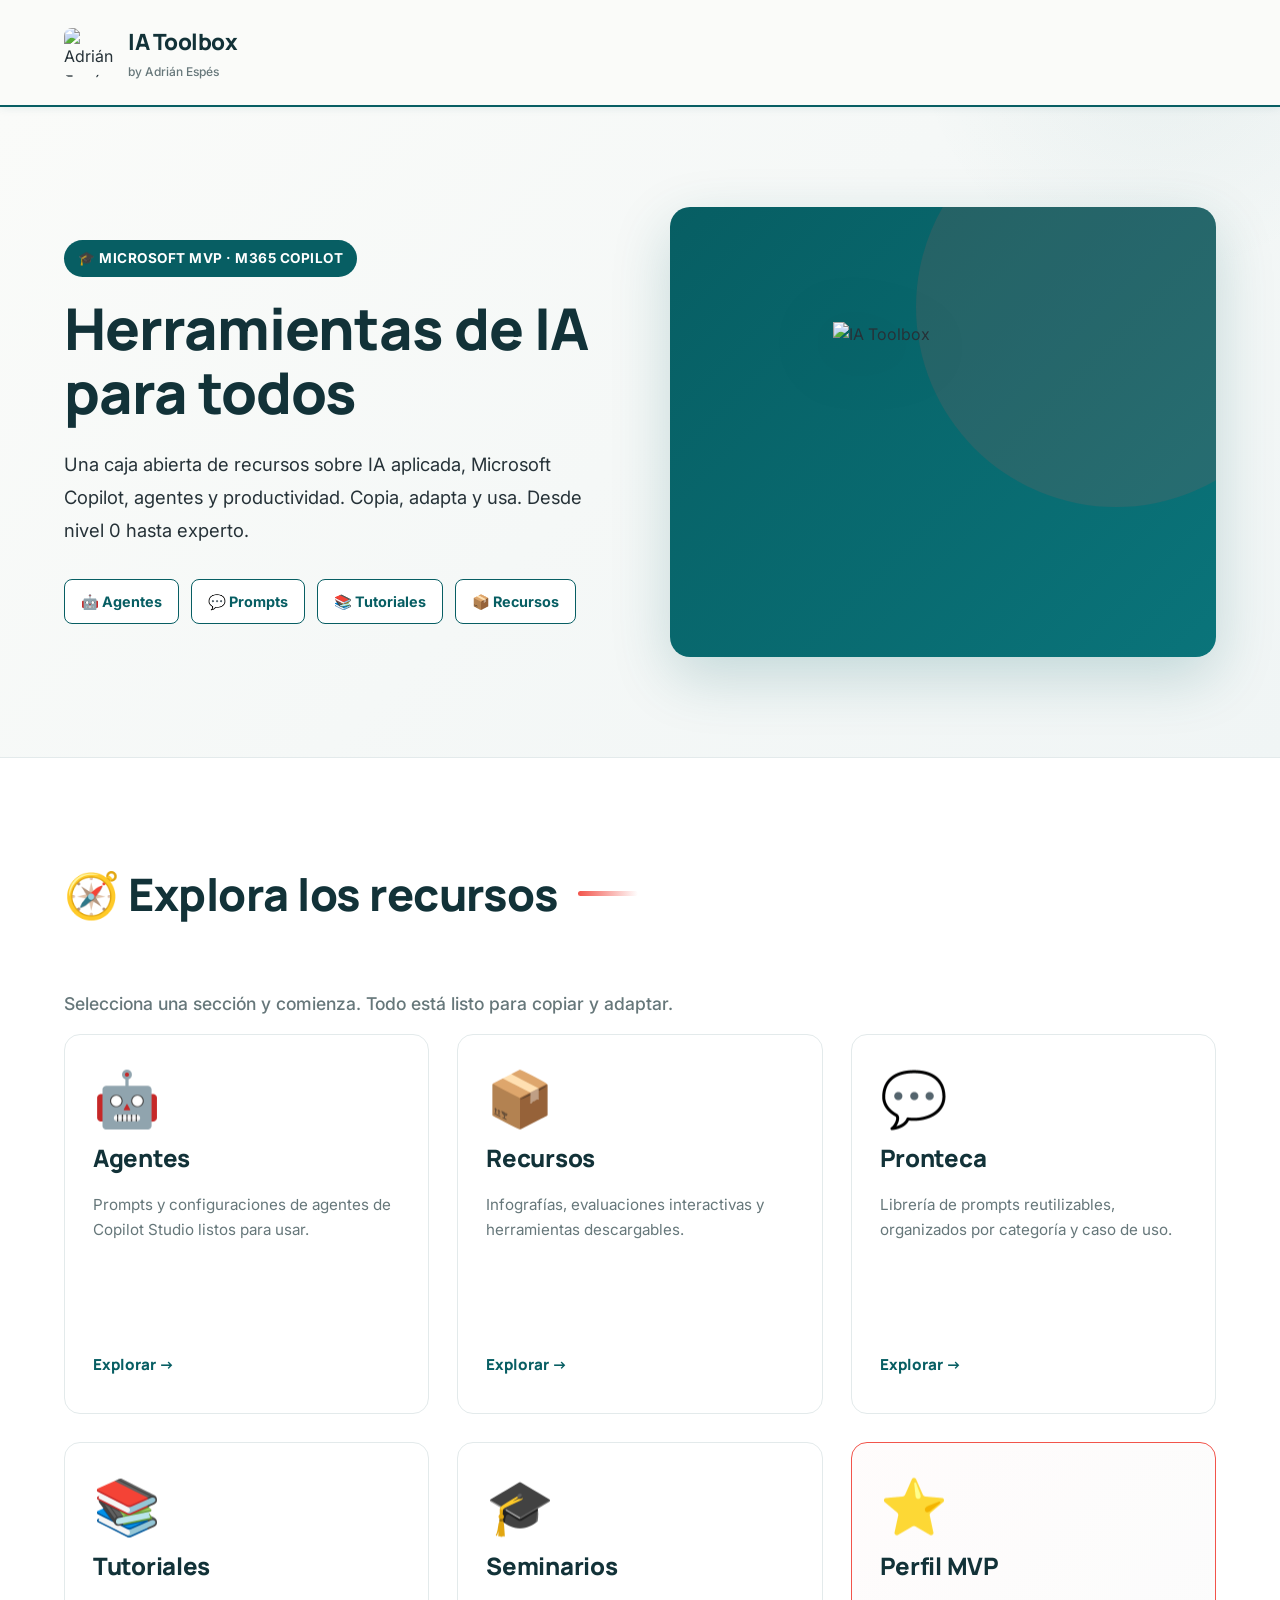
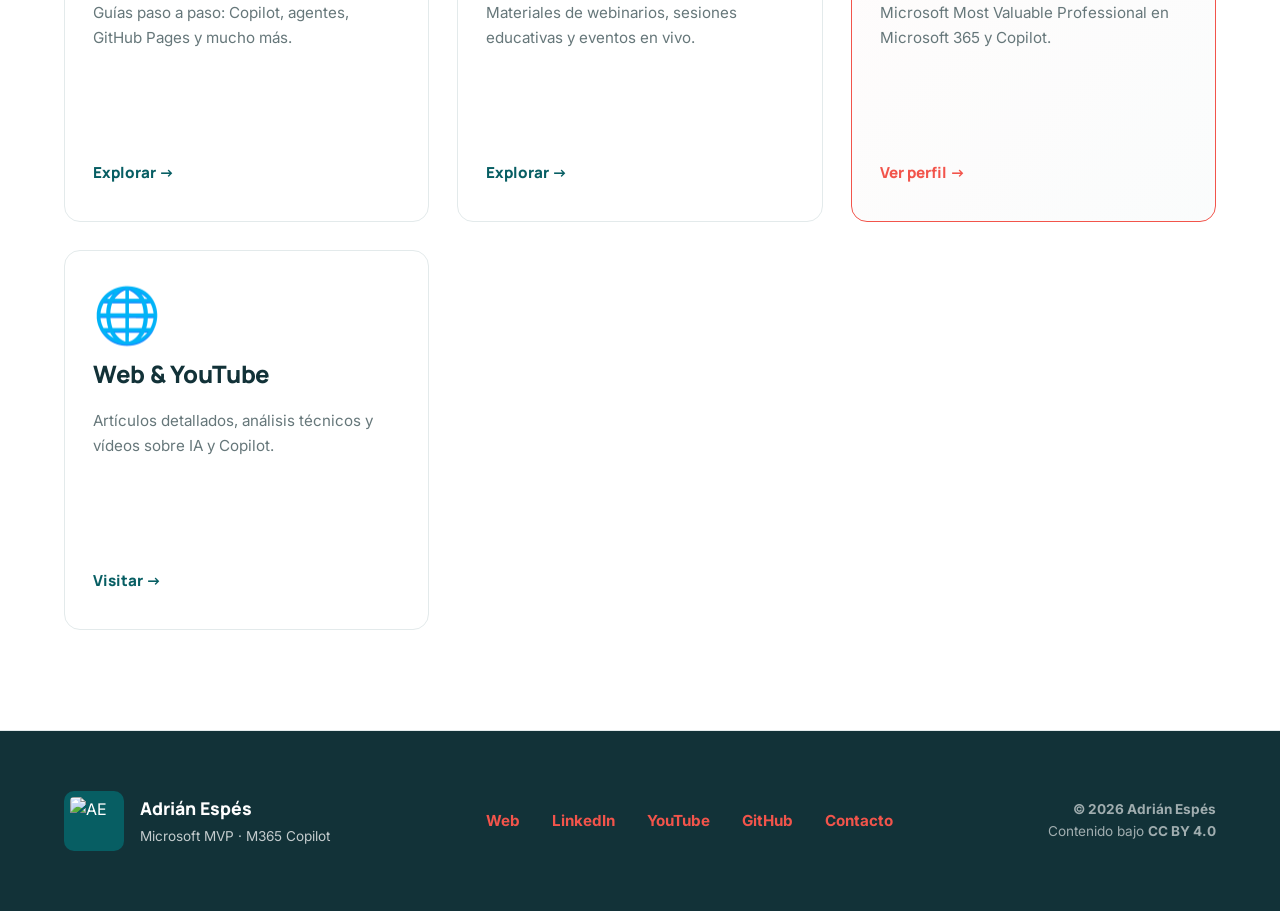
==== commit 7b0afe19: "Complete redesign: dynamic interactive cards, MVP profile link, proper logo usage, smooth animations" ====
--- a/index.html
+++ b/index.html
@@ -62,11 +62,12 @@
 
     header {
       background: var(--ae-bg);
-      border-bottom: 1px solid var(--ae-border);
-      padding: 20px 0;
+      border-bottom: 2px solid var(--ae-primary);
+      padding: 24px 0;
       position: sticky;
       top: 0;
       z-index: 100;
+      box-shadow: 0 2px 8px rgba(7, 94, 99, 0.08);
     }
 
     .header-wrap {
@@ -78,27 +79,30 @@
     .logo-section {
       display: flex;
       align-items: center;
-      gap: 12px;
+      gap: 14px;
     }
 
     .logo-img {
       width: 50px;
       height: 50px;
       object-fit: contain;
+      border-radius: 8px;
     }
 
     .logo-text h1 {
-      font-size: 1.3rem;
-      font-weight: 700;
+      font-size: 1.4rem;
+      font-weight: 800;
       font-family: var(--ae-font-title);
       color: var(--ae-dark);
       margin: 0;
+      letter-spacing: -0.5px;
     }
 
     .logo-text p {
       font-size: 0.75rem;
       color: var(--ae-muted);
       margin: 2px 0 0;
+      font-weight: 500;
     }
 
     /* ═══════════════════════════════════════════════════════════ */
@@ -106,45 +110,63 @@
     /* ═══════════════════════════════════════════════════════════ */
 
     .hero {
-      background: var(--ae-surface);
-      padding: 80px 0;
+      background: linear-gradient(135deg, #FAFBF9 0%, #F0F5F5 100%);
+      padding: 100px 0;
       border-bottom: 1px solid var(--ae-border);
+      position: relative;
+      overflow: hidden;
+    }
+
+    .hero::before {
+      content: '';
+      position: absolute;
+      top: -50%;
+      right: -10%;
+      width: 500px;
+      height: 500px;
+      background: radial-gradient(circle, rgba(7, 94, 99, 0.05) 0%, transparent 70%);
+      border-radius: 50%;
+      pointer-events: none;
     }
 
     .hero-wrap {
       display: grid;
       grid-template-columns: 1fr 1fr;
-      gap: 48px;
+      gap: 60px;
       align-items: center;
+      position: relative;
+      z-index: 1;
     }
 
     .hero-content h2 {
-      font-size: clamp(2rem, 5vw, 3.2rem);
+      font-size: clamp(2.4rem, 6vw, 3.6rem);
       font-weight: 800;
       font-family: var(--ae-font-title);
       color: var(--ae-dark);
       line-height: 1.1;
-      margin-bottom: 20px;
+      margin-bottom: 24px;
+      letter-spacing: -1px;
     }
 
     .hero-content p {
-      font-size: 1.1rem;
+      font-size: 1.15rem;
       color: var(--ae-text);
-      line-height: 1.7;
+      line-height: 1.8;
       margin-bottom: 32px;
-      max-width: 550px;
     }
 
     .hero-badge {
       display: inline-block;
       background: var(--ae-primary);
       color: var(--ae-white);
-      padding: 6px 12px;
-      border-radius: 20px;
-      font-size: 0.8rem;
-      font-weight: 600;
-      margin-bottom: 16px;
+      padding: 8px 14px;
+      border-radius: 24px;
+      font-size: 0.85rem;
+      font-weight: 700;
+      margin-bottom: 20px;
       font-family: var(--ae-font-body);
+      text-transform: uppercase;
+      letter-spacing: 0.5px;
     }
 
     .hero-tags {
@@ -154,21 +176,23 @@
     }
 
     .tag {
-      background: var(--ae-bg);
-      border: 1px solid var(--ae-border);
-      color: var(--ae-text);
+      background: var(--ae-surface);
+      border: 1.5px solid var(--ae-primary);
+      color: var(--ae-primary);
       padding: 10px 16px;
       border-radius: 8px;
       font-size: 0.9rem;
-      font-weight: 600;
+      font-weight: 700;
       font-family: var(--ae-font-body);
-      transition: all 0.2s ease;
+      transition: all 0.3s ease;
+      cursor: default;
     }
 
     .tag:hover {
-      border-color: var(--ae-primary);
-      color: var(--ae-primary);
-      background: var(--ae-bg);
+      background: var(--ae-primary);
+      color: var(--ae-white);
+      transform: translateY(-2px);
+      box-shadow: 0 6px 16px rgba(7, 94, 99, 0.2);
     }
 
     .hero-visual {
@@ -176,30 +200,37 @@
       align-items: center;
       justify-content: center;
       background: linear-gradient(135deg, var(--ae-primary) 0%, #0A747A 100%);
-      border-radius: 16px;
-      padding: 40px;
-      min-height: 400px;
+      border-radius: 20px;
+      padding: 50px;
+      min-height: 450px;
       position: relative;
       overflow: hidden;
-    }
-
-    .hero-visual::before {
+      box-shadow: 0 20px 60px rgba(7, 94, 99, 0.2);
+    }
+
+    .hero-visual::after {
       content: '';
       position: absolute;
-      width: 300px;
-      height: 300px;
-      background: rgba(242, 84, 75, 0.1);
+      width: 400px;
+      height: 400px;
+      background: rgba(242, 84, 75, 0.12);
       border-radius: 50%;
       top: -100px;
       right: -100px;
     }
 
     .hero-logo-large {
-      width: 200px;
-      height: 200px;
+      width: 220px;
+      height: 220px;
       position: relative;
       z-index: 1;
-      filter: drop-shadow(0 8px 24px rgba(0, 0, 0, 0.3));
+      filter: drop-shadow(0 12px 32px rgba(0, 0, 0, 0.3));
+      animation: float 6s ease-in-out infinite;
+    }
+
+    @keyframes float {
+      0%, 100% { transform: translateY(0px); }
+      50% { transform: translateY(-20px); }
     }
 
     /* ═══════════════════════════════════════════════════════════ */
@@ -207,42 +238,40 @@
     /* ═══════════════════════════════════════════════════════════ */
 
     section {
-      padding: 80px 0;
+      padding: 100px 0;
       background: var(--ae-surface);
       border-bottom: 1px solid var(--ae-border);
     }
 
-    section:nth-child(even) {
-      background: var(--ae-bg);
-    }
-
     .section-header {
       display: flex;
       align-items: center;
-      gap: 16px;
-      margin-bottom: 48px;
+      gap: 20px;
+      margin-bottom: 60px;
     }
 
     .section-header h2 {
-      font-size: clamp(1.8rem, 3vw, 2.4rem);
+      font-size: clamp(2rem, 4vw, 2.8rem);
       font-weight: 800;
       font-family: var(--ae-font-title);
       color: var(--ae-dark);
       margin: 0;
+      letter-spacing: -0.5px;
     }
 
     .section-divider {
-      width: 50px;
-      height: 4px;
-      background: var(--ae-accent);
+      width: 60px;
+      height: 5px;
+      background: linear-gradient(90deg, var(--ae-accent) 0%, transparent 100%);
       border-radius: 999px;
       flex-shrink: 0;
     }
 
     .section-subtitle {
-      font-size: 1.05rem;
+      font-size: 1.1rem;
       color: var(--ae-muted);
-      margin-bottom: 12px;
+      margin-bottom: 16px;
+      font-weight: 500;
     }
 
     /* ═══════════════════════════════════════════════════════════ */
@@ -251,27 +280,29 @@
 
     .grid {
       display: grid;
-      grid-template-columns: repeat(auto-fit, minmax(300px, 1fr));
-      gap: 24px;
+      grid-template-columns: repeat(auto-fit, minmax(320px, 1fr));
+      gap: 28px;
     }
 
     .card {
       background: var(--ae-surface);
-      border: 1px solid var(--ae-border);
-      border-radius: 12px;
-      padding: 32px 28px;
+      border: 1.5px solid var(--ae-border);
+      border-radius: 16px;
+      padding: 36px 28px;
       text-decoration: none;
       color: inherit;
-      transition: all 0.3s cubic-bezier(0.4, 0, 0.2, 1);
+      transition: all 0.35s cubic-bezier(0.4, 0, 0.2, 1);
       display: flex;
       flex-direction: column;
       gap: 16px;
       position: relative;
       overflow: hidden;
-    }
-
-    section:nth-child(even) .card {
-      background: var(--ae-surface);
+      cursor: pointer;
+      height: 100%;
+      min-height: 380px;
+      display: flex;
+      flex-direction: column;
+      justify-content: space-between;
     }
 
     .card::before {
@@ -280,43 +311,87 @@
       top: 0;
       left: 0;
       right: 0;
-      height: 4px;
+      height: 5px;
       background: var(--ae-primary);
       transform: scaleX(0);
       transform-origin: left;
-      transition: transform 0.3s ease;
+      transition: transform 0.35s cubic-bezier(0.4, 0, 0.2, 1);
+    }
+
+    .card::after {
+      content: '';
+      position: absolute;
+      inset: 0;
+      background: radial-gradient(circle at 30% 30%, rgba(7, 94, 99, 0.08) 0%, transparent 70%);
+      opacity: 0;
+      transition: opacity 0.35s ease;
     }
 
     .card:hover {
-      transform: translateY(-8px);
-      box-shadow: 0 12px 32px rgba(7, 94, 99, 0.12);
+      transform: translateY(-12px);
+      box-shadow: 0 20px 48px rgba(7, 94, 99, 0.15);
       border-color: var(--ae-primary);
+      background: linear-gradient(135deg, #FAFBF9 0%, var(--ae-surface) 100%);
     }
 
     .card:hover::before {
       transform: scaleX(1);
     }
 
+    .card:hover::after {
+      opacity: 1;
+    }
+
+    .card-content {
+      position: relative;
+      z-index: 1;
+      flex-grow: 1;
+      display: flex;
+      flex-direction: column;
+      gap: 14px;
+    }
+
     .card .icon {
-      font-size: 3rem;
+      font-size: 3.4rem;
       line-height: 1;
-      text-align: center;
+      text-align: left;
+      transition: transform 0.35s ease;
+    }
+
+    .card:hover .icon {
+      transform: scale(1.15) translateY(-4px);
     }
 
     .card h3 {
-      font-size: 1.4rem;
-      font-weight: 700;
+      font-size: 1.5rem;
+      font-weight: 800;
       font-family: var(--ae-font-title);
       color: var(--ae-dark);
       margin: 0;
+      letter-spacing: -0.3px;
     }
 
     .card p {
       color: var(--ae-muted);
       font-size: 0.95rem;
+      line-height: 1.7;
+      margin: 0;
+    }
+
+    .card-description {
+      color: var(--ae-text);
+      font-size: 0.9rem;
       line-height: 1.6;
-      margin: 0;
-      flex-grow: 1;
+      margin: 12px 0 0;
+      opacity: 0;
+      transition: opacity 0.35s ease;
+      max-height: 0;
+      overflow: hidden;
+    }
+
+    .card:hover .card-description {
+      opacity: 1;
+      max-height: 200px;
     }
 
     .card-cta {
@@ -324,16 +399,45 @@
       align-items: center;
       gap: 8px;
       color: var(--ae-primary);
-      font-weight: 700;
+      font-weight: 800;
       font-size: 0.95rem;
-      margin-top: 12px;
-      transition: gap 0.2s ease;
+      margin-top: auto;
+      transition: all 0.35s ease;
       font-family: var(--ae-font-title);
+      align-self: flex-start;
     }
 
     .card:hover .card-cta {
       gap: 12px;
       color: var(--ae-accent);
+      transform: translateX(4px);
+    }
+
+    /* SPECIAL CARD - MVP */
+    .card.card-mvp {
+      border-color: var(--ae-accent);
+      background: linear-gradient(135deg, rgba(242, 84, 75, 0.02) 0%, rgba(7, 94, 99, 0.02) 100%);
+    }
+
+    .card.card-mvp:hover {
+      border-color: var(--ae-accent);
+      background: linear-gradient(135deg, rgba(242, 84, 75, 0.08) 0%, rgba(7, 94, 99, 0.04) 100%);
+    }
+
+    .card.card-mvp::before {
+      background: var(--ae-accent);
+    }
+
+    .card.card-mvp h3 {
+      color: var(--ae-dark);
+    }
+
+    .card.card-mvp .card-cta {
+      color: var(--ae-accent);
+    }
+
+    .card.card-mvp:hover .card-cta {
+      color: var(--ae-primary);
     }
 
     /* ═══════════════════════════════════════════════════════════ */
@@ -363,12 +467,14 @@
       width: 60px;
       height: 60px;
       object-fit: contain;
-      filter: brightness(0) invert(1);
+      border-radius: 10px;
+      background: var(--ae-primary);
+      padding: 6px;
     }
 
     .footer-info h3 {
       font-size: 1.1rem;
-      font-weight: 700;
+      font-weight: 800;
       font-family: var(--ae-font-title);
       color: var(--ae-white);
       margin: 0 0 4px;
@@ -376,7 +482,7 @@
 
     .footer-info p {
       font-size: 0.85rem;
-      color: rgba(255, 255, 255, 0.7);
+      color: rgba(255, 255, 255, 0.75);
       margin: 0;
     }
 
@@ -389,7 +495,7 @@
 
     .footer-links a {
       color: var(--ae-accent);
-      font-weight: 600;
+      font-weight: 700;
       font-size: 0.95rem;
       transition: all 0.2s ease;
     }
@@ -405,6 +511,10 @@
       color: rgba(255, 255, 255, 0.6);
     }
 
+    .footer-rights p {
+      margin: 0;
+    }
+
     /* ═══════════════════════════════════════════════════════════ */
     /* RESPONSIVE */
     /* ═══════════════════════════════════════════════════════════ */
@@ -412,6 +522,7 @@
     @media (max-width: 768px) {
       .hero-wrap {
         grid-template-columns: 1fr;
+        gap: 40px;
       }
 
       .hero-visual {
@@ -420,12 +531,16 @@
       }
 
       .hero-logo-large {
-        width: 150px;
-        height: 150px;
+        width: 160px;
+        height: 160px;
       }
 
       .grid {
         grid-template-columns: 1fr;
+      }
+
+      .card {
+        min-height: 320px;
       }
 
       .footer-wrap {
@@ -442,6 +557,10 @@
         text-align: center;
       }
 
+      .hero {
+        padding: 60px 0;
+      }
+
       section {
         padding: 60px 0;
       }
@@ -463,7 +582,7 @@
     <div class="wrap">
       <div class="header-wrap">
         <div class="logo-section">
-          <img src="[data-uri]" alt="Adrián Espés" class="logo-img">
+          <img src="assets/img/logo-ae-isotipo.png" alt="Adrián Espés" class="logo-img">
           <div class="logo-text">
             <h1>IA Toolbox</h1>
             <p>by Adrián Espés</p>
@@ -481,7 +600,7 @@
     <div class="wrap">
       <div class="hero-wrap">
         <div class="hero-content">
-          <span class="hero-badge">Microsoft MVP · M365 Copilot</span>
+          <span class="hero-badge">🎓 Microsoft MVP · M365 Copilot</span>
           <h2>Herramientas de IA para todos</h2>
           <p>Una caja abierta de recursos sobre IA aplicada, Microsoft Copilot, agentes y productividad. Copia, adapta y usa. Desde nivel 0 hasta experto.</p>
           <div class="hero-tags">
@@ -492,13 +611,7 @@
           </div>
         </div>
         <div class="hero-visual">
-          <svg class="hero-logo-large" viewBox="0 0 200 200" xmlns="http://www.w3.org/2000/svg">
-            <rect width="200" height="200" rx="40" fill="#075E63"/>
-            <rect width="200" height="200" rx="40" fill="none" stroke="#FFFFFF" stroke-width="12"/>
-            <path d="M 50 90 L 60 20 L 80 100 L 90 100 M 60 50 L 90 50" stroke="#FFFFFF" stroke-width="16" fill="none" stroke-linecap="round" stroke-linejoin="round"/>
-            <path d="M 120 20 L 120 100 M 120 20 L 150 20 M 120 60 L 147 60 M 120 100 L 150 100" stroke="#FFFFFF" stroke-width="16" fill="none" stroke-linecap="round" stroke-linejoin="round"/>
-            <rect x="120" y="100" width="20" height="15" fill="#F2544B" rx="2"/>
-          </svg>
+          <img src="assets/img/logo-ae-isotipo.png" alt="IA Toolbox" class="hero-logo-large">
         </div>
       </div>
     </div>
@@ -519,49 +632,78 @@
       <div class="grid">
         <!-- AGENTES -->
         <a href="agentes/" class="card">
-          <div class="icon">🤖</div>
-          <h3>Agentes</h3>
-          <p>Prompts y configuraciones de agentes de Copilot Studio listos para usar.</p>
+          <div class="card-content">
+            <div class="icon">🤖</div>
+            <h3>Agentes</h3>
+            <p>Prompts y configuraciones de agentes de Copilot Studio listos para usar.</p>
+            <div class="card-description">Instrucciones detalladas, sistemas de prompts y mejores prácticas para crear agentes inteligentes y productivos.</div>
+          </div>
           <span class="card-cta">Explorar →</span>
         </a>
 
         <!-- RECURSOS -->
         <a href="recursos/" class="card">
-          <div class="icon">📦</div>
-          <h3>Recursos</h3>
-          <p>Infografías, evaluaciones interactivas y herramientas descargables.</p>
+          <div class="card-content">
+            <div class="icon">📦</div>
+            <h3>Recursos</h3>
+            <p>Infografías, evaluaciones interactivas y herramientas descargables.</p>
+            <div class="card-description">Material visual, herramientas interactivas para evaluar preparación y archivos listos para descargar y compartir.</div>
+          </div>
           <span class="card-cta">Explorar →</span>
         </a>
 
         <!-- PROMPTS -->
         <a href="prompts/" class="card">
-          <div class="icon">💬</div>
-          <h3>Pronteca</h3>
-          <p>Librería de prompts reutilizables, organizados por categoría y caso de uso.</p>
+          <div class="card-content">
+            <div class="icon">💬</div>
+            <h3>Pronteca</h3>
+            <p>Librería de prompts reutilizables, organizados por categoría y caso de uso.</p>
+            <div class="card-description">Prompts probados y contextualizados para redacción, análisis, creatividad, investigación y productividad.</div>
+          </div>
           <span class="card-cta">Explorar →</span>
         </a>
 
         <!-- TUTORIALES -->
         <a href="tutoriales/" class="card">
-          <div class="icon">📚</div>
-          <h3>Tutoriales</h3>
-          <p>Guías paso a paso: Copilot, agentes, GitHub Pages y mucho más.</p>
+          <div class="card-content">
+            <div class="icon">📚</div>
+            <h3>Tutoriales</h3>
+            <p>Guías paso a paso: Copilot, agentes, GitHub Pages y mucho más.</p>
+            <div class="card-description">Instrucciones detalladas, capturas de pantalla y ejemplos prácticos para que aprendas sin bloqueos.</div>
+          </div>
           <span class="card-cta">Explorar →</span>
         </a>
 
         <!-- SEMINARIOS -->
         <a href="sessions/" class="card">
-          <div class="icon">🎓</div>
-          <h3>Seminarios</h3>
-          <p>Materiales de webinarios, sesiones educativas y eventos en vivo.</p>
+          <div class="card-content">
+            <div class="icon">🎓</div>
+            <h3>Seminarios</h3>
+            <p>Materiales de webinarios, sesiones educativas y eventos en vivo.</p>
+            <div class="card-description">Diapositivas, notas, grabaciones y recursos complementarios de todas las sesiones educativas.</div>
+          </div>
           <span class="card-cta">Explorar →</span>
         </a>
 
+        <!-- MVP PROFILE -->
+        <a href="https://mvp.microsoft.com/en-US/mvp/profile/00771d8f-f94e-43f9-a9e2-e04ce0c27917" class="card card-mvp" target="_blank" rel="noopener">
+          <div class="card-content">
+            <div class="icon">⭐</div>
+            <h3>Perfil MVP</h3>
+            <p>Microsoft Most Valuable Professional en Microsoft 365 y Copilot.</p>
+            <div class="card-description">Reconocimiento de Microsoft a los expertos que contribuyen activamente a la comunidad global.</div>
+          </div>
+          <span class="card-cta">Ver perfil →</span>
+        </a>
+
         <!-- WEB -->
         <a href="https://adrianespes.com" class="card" target="_blank" rel="noopener">
-          <div class="icon">🌐</div>
-          <h3>Web & YouTube</h3>
-          <p>Artículos detallados, análisis técnicos y vídeos sobre IA y Copilot.</p>
+          <div class="card-content">
+            <div class="icon">🌐</div>
+            <h3>Web & YouTube</h3>
+            <p>Artículos detallados, análisis técnicos y vídeos sobre IA y Copilot.</p>
+            <div class="card-description">Blog, análisis profundos, vídeos tutoriales y contenido exclusivo en mi plataforma personal.</div>
+          </div>
           <span class="card-cta">Visitar →</span>
         </a>
       </div>
@@ -576,16 +718,10 @@
     <div class="wrap">
       <div class="footer-wrap">
         <div class="footer-logo-section">
-          <svg class="footer-logo-img" viewBox="0 0 200 200" xmlns="http://www.w3.org/2000/svg">
-            <rect width="200" height="200" rx="40" fill="#075E63"/>
-            <rect width="200" height="200" rx="40" fill="none" stroke="#FFFFFF" stroke-width="12"/>
-            <path d="M 50 90 L 60 20 L 80 100 L 90 100 M 60 50 L 90 50" stroke="#FFFFFF" stroke-width="16" fill="none" stroke-linecap="round" stroke-linejoin="round"/>
-            <path d="M 120 20 L 120 100 M 120 20 L 150 20 M 120 60 L 147 60 M 120 100 L 150 100" stroke="#FFFFFF" stroke-width="16" fill="none" stroke-linecap="round" stroke-linejoin="round"/>
-            <rect x="120" y="100" width="20" height="15" fill="#F2544B" rx="2"/>
-          </svg>
+          <img src="assets/img/logo-ae-isotipo.png" alt="AE" class="footer-logo-img">
           <div class="footer-info">
             <h3>Adrián Espés</h3>
-            <p>Microsoft MVP · M365 Copilot Specialist</p>
+            <p>Microsoft MVP · M365 Copilot</p>
           </div>
         </div>
 
@@ -593,6 +729,7 @@
           <a href="https://adrianespes.com" target="_blank" rel="noopener">Web</a>
           <a href="https://linkedin.com/in/adrianespes" target="_blank" rel="noopener">LinkedIn</a>
           <a href="https://youtube.com/@adrianespes" target="_blank" rel="noopener">YouTube</a>
+          <a href="https://github.com/aespese29" target="_blank" rel="noopener">GitHub</a>
           <a href="mailto:aespes@adrianespes.com">Contacto</a>
         </div>
 
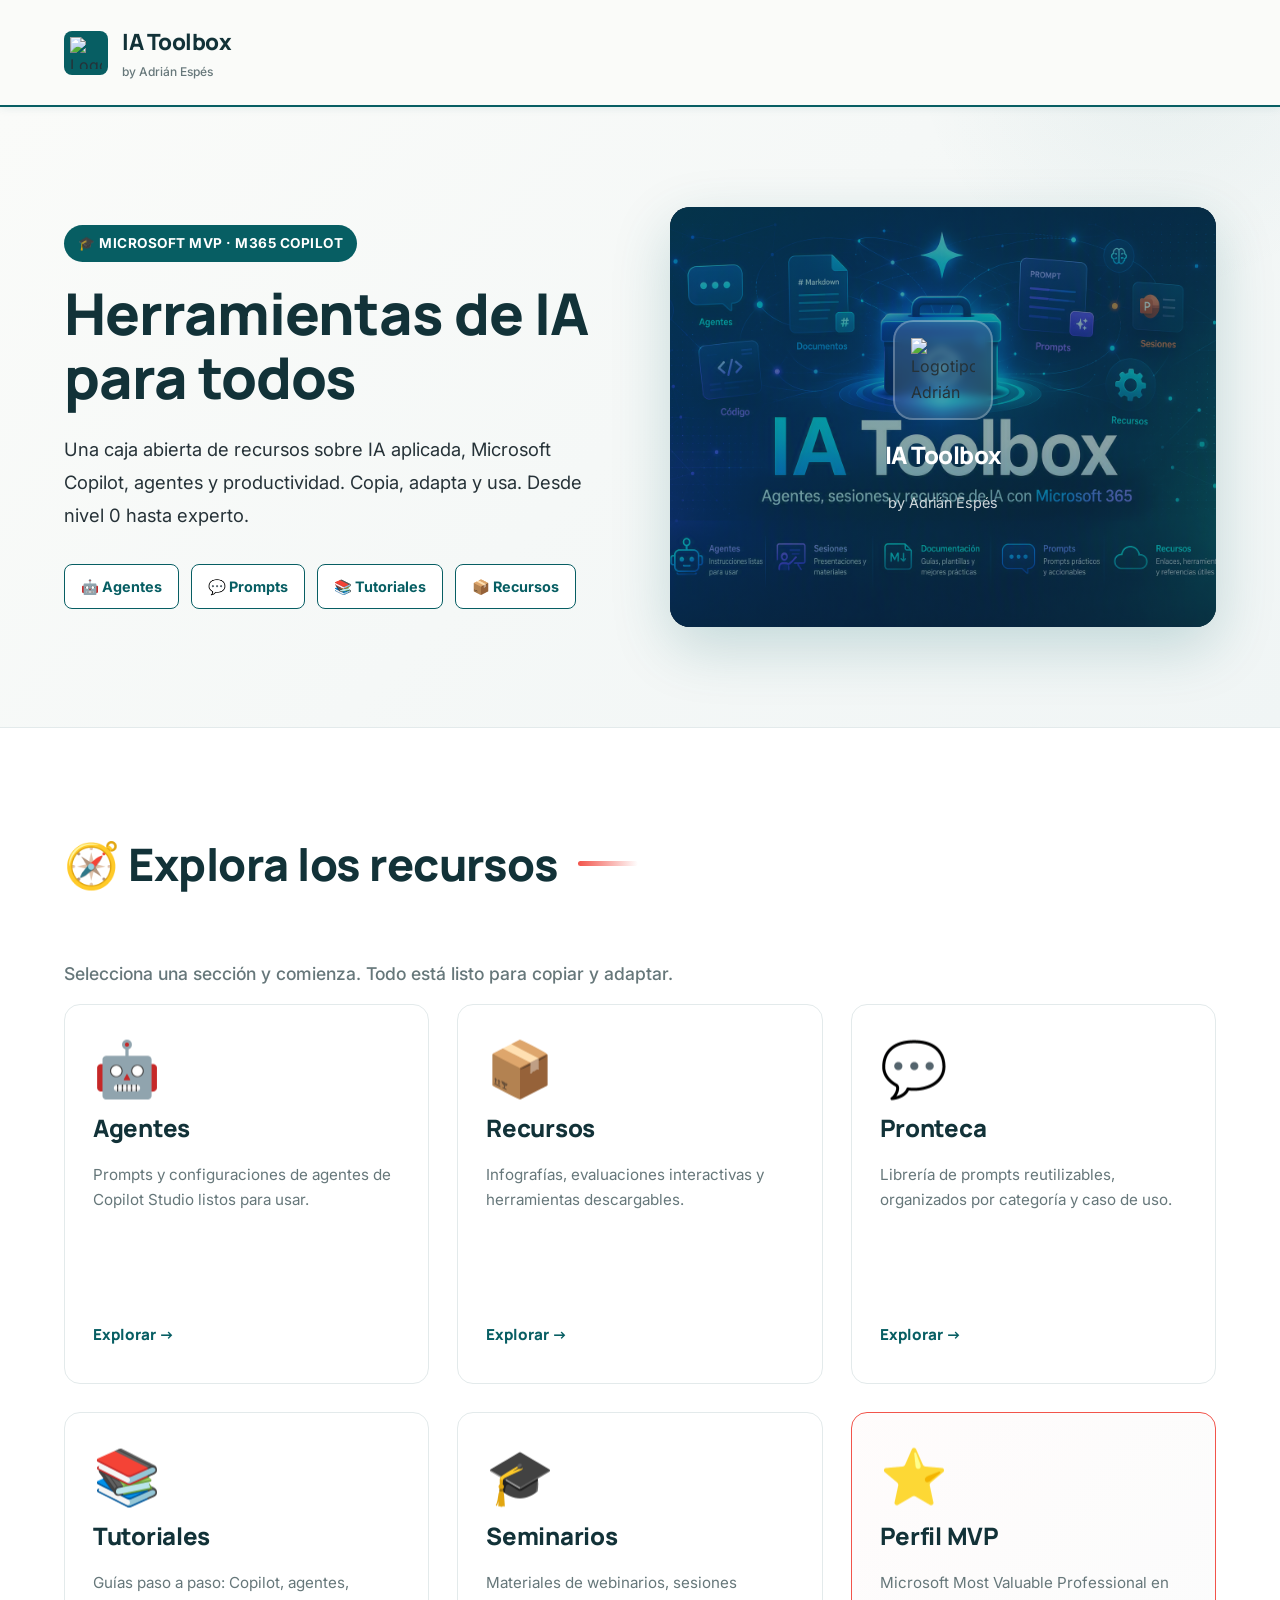
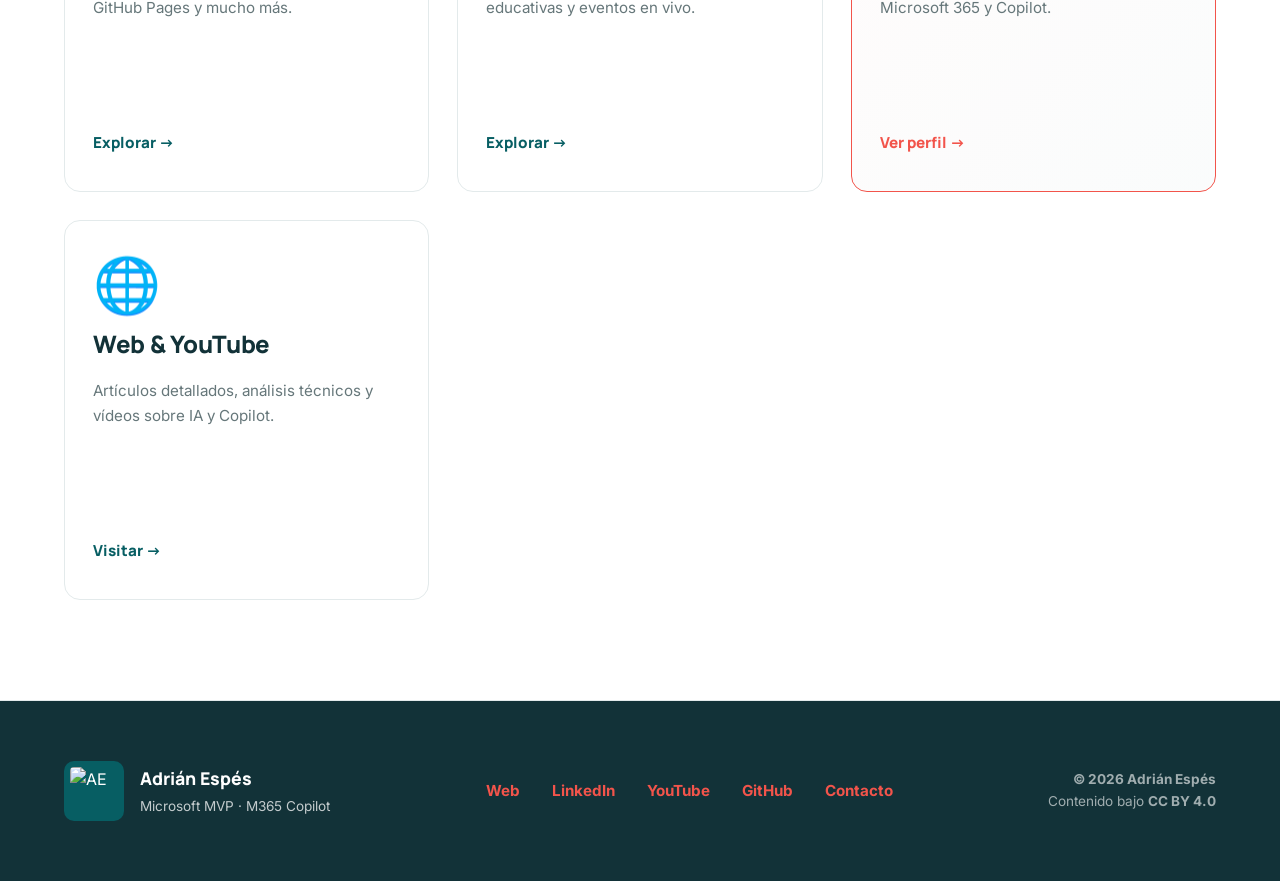
==== commit 97b98e29: "fix: improve logo presentation and hero visual in index.html Co-authored-by: aespese29 <266668735+ae" ====
--- a/index.html
+++ b/index.html
@@ -82,11 +82,23 @@
       gap: 14px;
     }
 
+    .logo-img-wrap {
+      width: 44px;
+      height: 44px;
+      background: var(--ae-primary);
+      border-radius: 8px;
+      display: flex;
+      align-items: center;
+      justify-content: center;
+      padding: 6px;
+      flex-shrink: 0;
+    }
+
     .logo-img {
-      width: 50px;
-      height: 50px;
+      width: 100%;
+      height: 100%;
       object-fit: contain;
-      border-radius: 8px;
+      display: block;
     }
 
     .logo-text h1 {
@@ -196,41 +208,76 @@
     }
 
     .hero-visual {
-      display: flex;
-      align-items: center;
-      justify-content: center;
-      background: linear-gradient(135deg, var(--ae-primary) 0%, #0A747A 100%);
       border-radius: 20px;
-      padding: 50px;
-      min-height: 450px;
+      min-height: 420px;
       position: relative;
       overflow: hidden;
       box-shadow: 0 20px 60px rgba(7, 94, 99, 0.2);
-    }
-
-    .hero-visual::after {
-      content: '';
+      background-color: var(--ae-dark);
+    }
+
+    .hero-visual-img {
       position: absolute;
-      width: 400px;
-      height: 400px;
-      background: rgba(242, 84, 75, 0.12);
-      border-radius: 50%;
-      top: -100px;
-      right: -100px;
-    }
-
-    .hero-logo-large {
-      width: 220px;
-      height: 220px;
-      position: relative;
+      inset: 0;
+      width: 100%;
+      height: 100%;
+      object-fit: cover;
+      object-position: center;
+      display: block;
+    }
+
+    .hero-visual-overlay {
+      position: absolute;
+      inset: 0;
+      background: linear-gradient(135deg, rgba(7, 94, 99, 0.55) 0%, rgba(18, 50, 56, 0.45) 100%);
+    }
+
+    .hero-visual-brand {
+      position: absolute;
+      inset: 0;
+      display: flex;
+      flex-direction: column;
+      align-items: center;
+      justify-content: center;
+      gap: 16px;
       z-index: 1;
-      filter: drop-shadow(0 12px 32px rgba(0, 0, 0, 0.3));
-      animation: float 6s ease-in-out infinite;
-    }
-
-    @keyframes float {
-      0%, 100% { transform: translateY(0px); }
-      50% { transform: translateY(-20px); }
+      padding: 32px;
+    }
+
+    .hero-logo-container {
+      width: 100px;
+      height: 100px;
+      background: rgba(255, 255, 255, 0.12);
+      border: 2px solid rgba(255, 255, 255, 0.25);
+      border-radius: 20px;
+      display: flex;
+      align-items: center;
+      justify-content: center;
+      padding: 16px;
+      backdrop-filter: blur(4px);
+    }
+
+    .hero-logo-container img {
+      width: 100%;
+      height: 100%;
+      object-fit: contain;
+      display: block;
+    }
+
+    .hero-visual-label {
+      font-family: var(--ae-font-title);
+      font-size: 1.5rem;
+      font-weight: 800;
+      color: var(--ae-white);
+      letter-spacing: -0.5px;
+      text-align: center;
+    }
+
+    .hero-visual-sublabel {
+      font-family: var(--ae-font-body);
+      font-size: 0.9rem;
+      color: rgba(255, 255, 255, 0.8);
+      text-align: center;
     }
 
     /* ═══════════════════════════════════════════════════════════ */
@@ -526,13 +573,13 @@
       }
 
       .hero-visual {
-        min-height: 300px;
-        padding: 30px;
-      }
-
-      .hero-logo-large {
-        width: 160px;
-        height: 160px;
+        min-height: 280px;
+      }
+
+      .hero-logo-container {
+        width: 72px;
+        height: 72px;
+        padding: 12px;
       }
 
       .grid {
@@ -582,7 +629,9 @@
     <div class="wrap">
       <div class="header-wrap">
         <div class="logo-section">
-          <img src="assets/img/logo-ae-isotipo.png" alt="Adrián Espés" class="logo-img">
+          <div class="logo-img-wrap">
+            <img src="assets/img/logo-ae-isotipo.png" alt="Logotipo Adrián Espés" class="logo-img">
+          </div>
           <div class="logo-text">
             <h1>IA Toolbox</h1>
             <p>by Adrián Espés</p>
@@ -611,7 +660,15 @@
           </div>
         </div>
         <div class="hero-visual">
-          <img src="assets/img/logo-ae-isotipo.png" alt="IA Toolbox" class="hero-logo-large">
+          <img src="assets/img/banner.png" alt="" class="hero-visual-img">
+          <div class="hero-visual-overlay"></div>
+          <div class="hero-visual-brand">
+            <div class="hero-logo-container">
+              <img src="assets/img/logo-ae-isotipo.png" alt="Logotipo Adrián Espés">
+            </div>
+            <p class="hero-visual-label">IA Toolbox</p>
+            <p class="hero-visual-sublabel">by Adrián Espés</p>
+          </div>
         </div>
       </div>
     </div>
